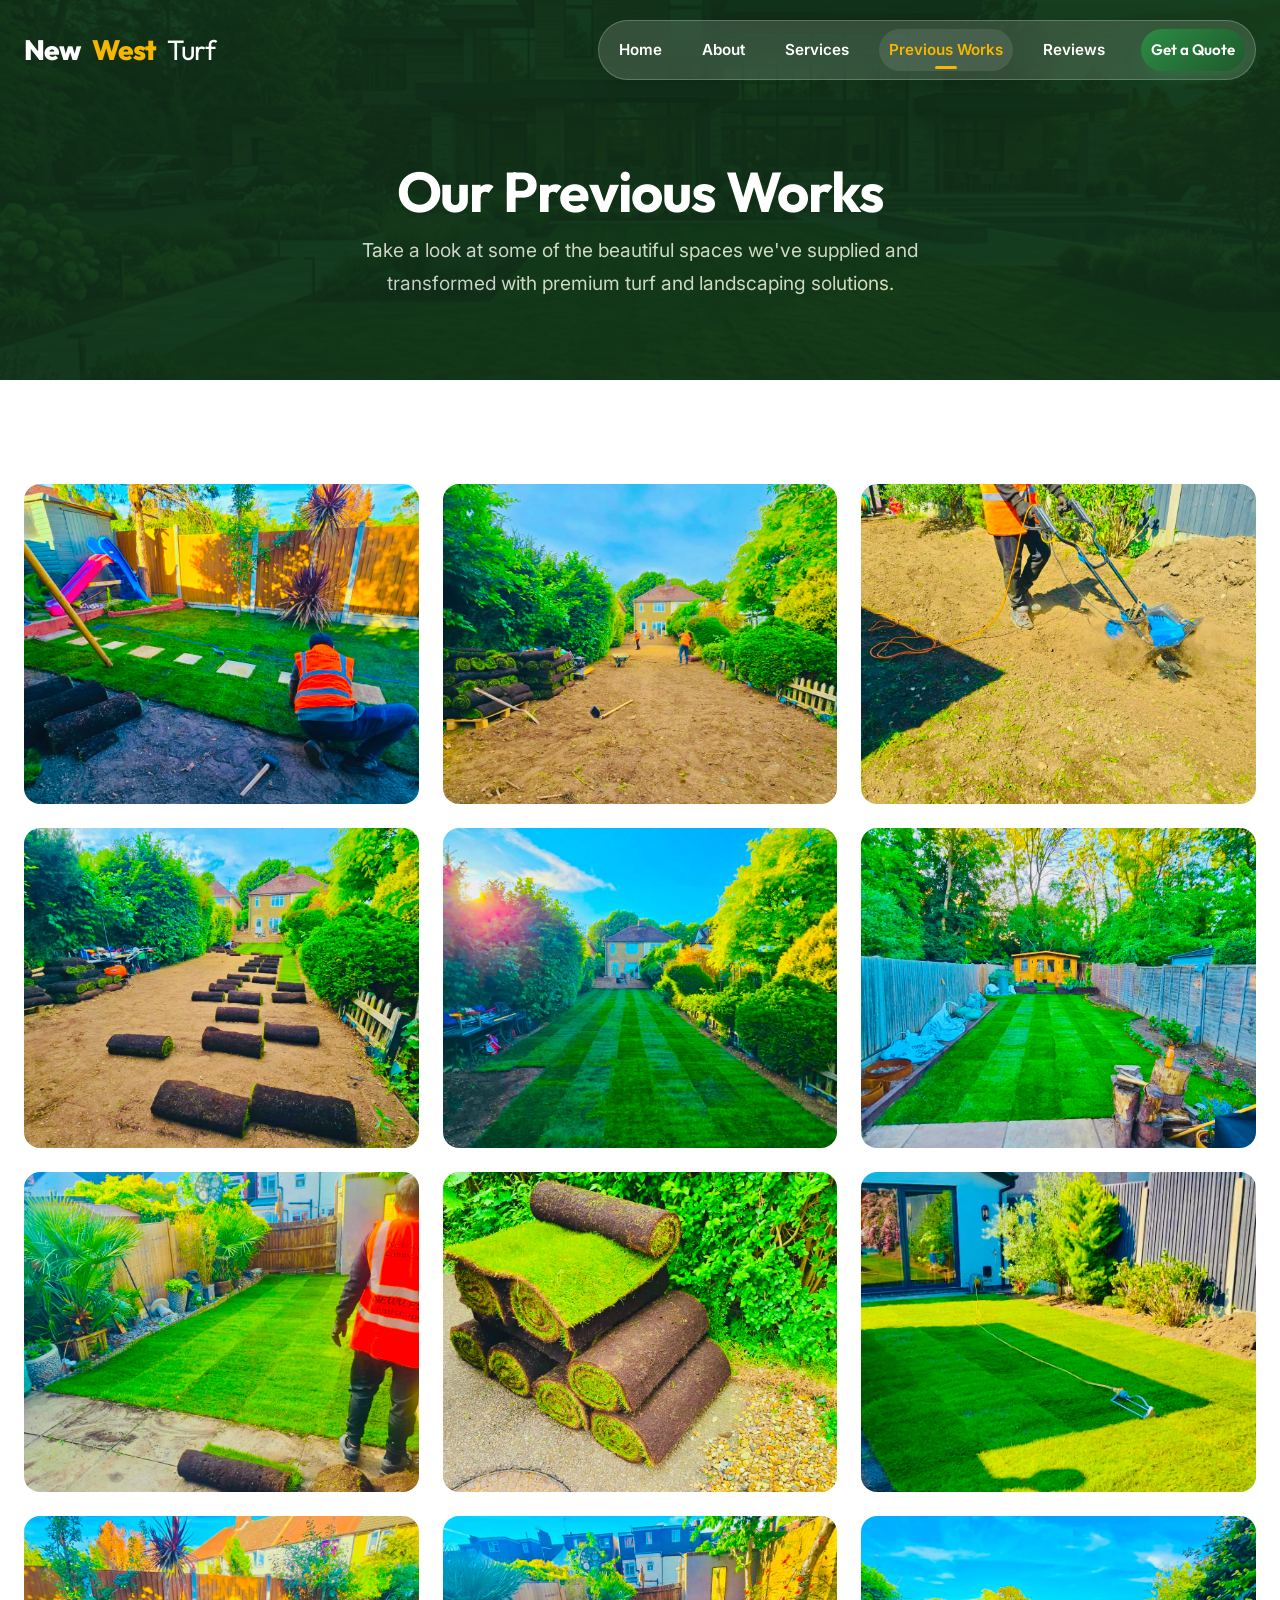
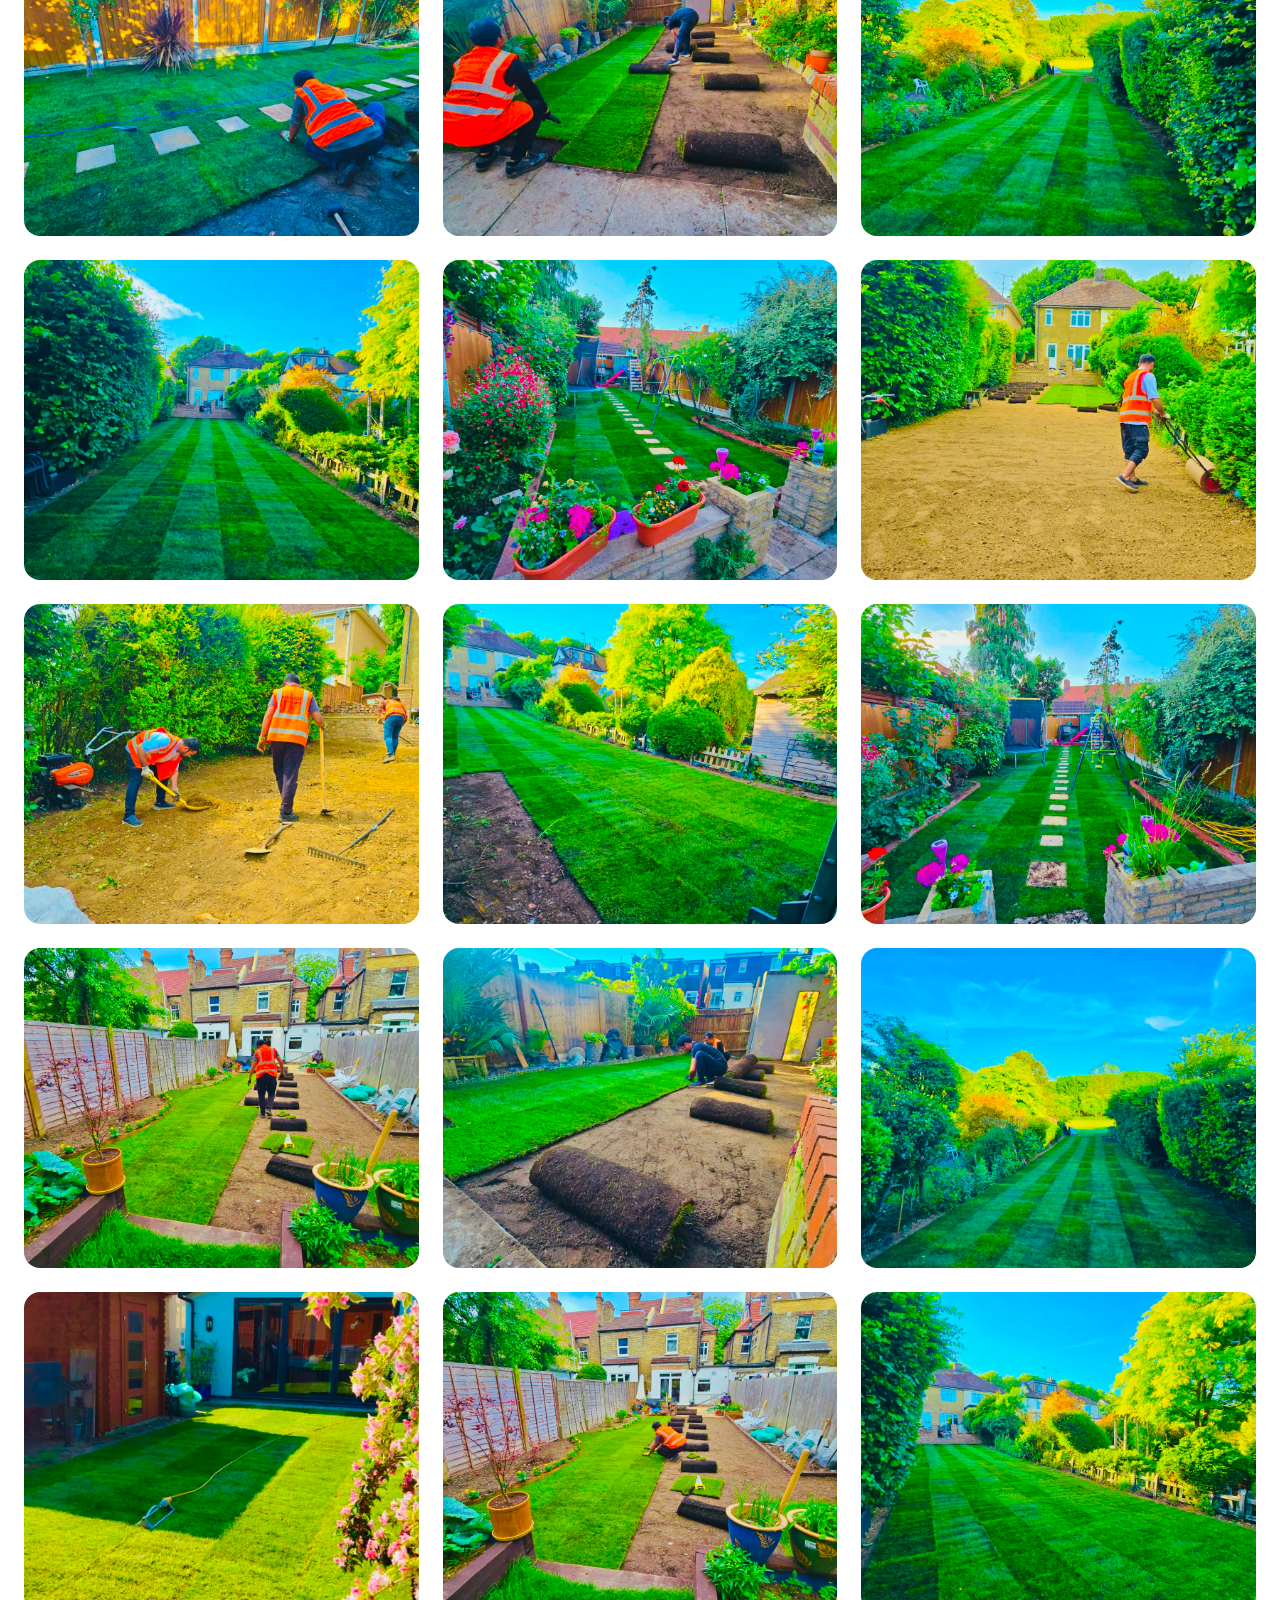
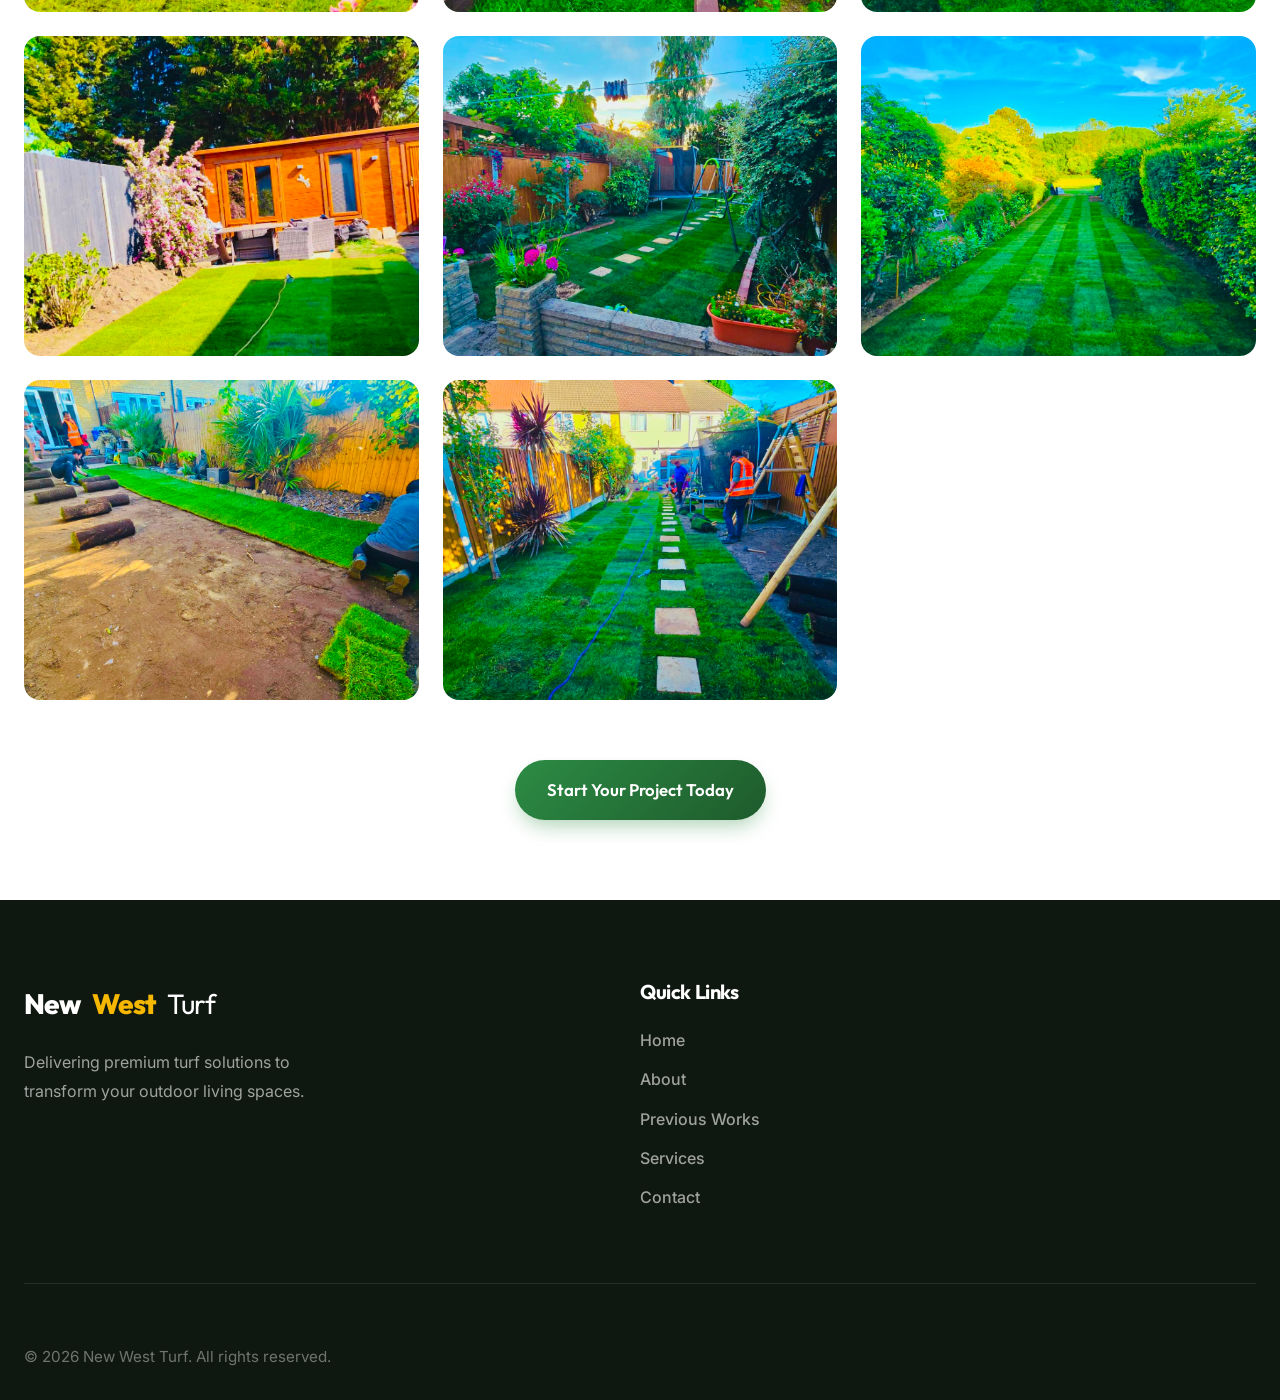
==== portfolio.html @ 2946fbce "first commit" ====
<!DOCTYPE html>
<html lang="en">
<head>
  <meta charset="UTF-8">
  <meta name="viewport" content="width=device-width, initial-scale=1.0">
  <title>Previous Works | New West Turf</title>
  <meta name="description" content="View our previous turf and landscaping projects by New West Turf.">
  <link rel="preconnect" href="https://fonts.googleapis.com">
  <link rel="preconnect" href="https://fonts.gstatic.com" crossorigin>
  <link href="https://fonts.googleapis.com/css2?family=Inter:wght@300;400;500;600&family=Outfit:wght@400;600;700;800&display=swap" rel="stylesheet">
  <link rel="stylesheet" href="style.css">
</head>
<body>
  <!-- Navigation -->
  <header id="main-nav">
    <div class="nav-container">
      <a href="index.html" class="logo">
        <span class="logo-new">New</span><span class="logo-west">West</span><span class="logo-turf">Turf</span>
      </a>
      <div class="nav-shell">
        <button class="mobile-toggle" aria-label="Toggle navigation">
          <span></span>
          <span></span>
          <span></span>
        </button>
        <nav class="nav-links">
          <a href="index.html#home">Home</a>
          <a href="index.html#about">About</a>
          <a href="index.html#services">Services</a>
          <a href="portfolio.html" class="active">Previous Works</a>
          <a href="index.html#reviews">Reviews</a>
          <a href="index.html#contact" class="btn-primary nav-btn">Get a Quote</a>
        </nav>
      </div>
    </div>
  </header>

  <!-- Page Header -->
  <section class="page-header">
    <div class="container fade-in-up">
      <h1>Our Previous Works</h1>
      <p>Take a look at some of the beautiful spaces we've supplied and transformed with premium turf and landscaping solutions.</p>
    </div>
  </section>

  <!-- Portfolio Grid -->
  <section class="section-padding bg-light portfolio-section">
    <div class="container">
      <div class="portfolio-grid fade-in-up" style="transition-delay: 0.2s;">
        <!-- Added works images -->
        <div class="portfolio-item">
          <img loading="lazy" src="previousworks/1.jpeg" alt="Project 1">
          <div class="portfolio-overlay">
            <h3>Project 1</h3>
            <p>Supplied & Installed</p>
          </div>
        </div>
        <div class="portfolio-item">
          <img loading="lazy" src="previousworks/2.jpeg" alt="Project 2">
          <div class="portfolio-overlay">
            <h3>Project 2</h3>
            <p>Supplied & Installed</p>
          </div>
        </div>
        <div class="portfolio-item">
          <img loading="lazy" src="previousworks/3.jpeg" alt="Project 3">
          <div class="portfolio-overlay">
            <h3>Project 3</h3>
            <p>Supplied & Installed</p>
          </div>
        </div>
        <div class="portfolio-item">
          <img loading="lazy" src="previousworks/4.jpeg" alt="Project 4">
          <div class="portfolio-overlay">
            <h3>Project 4</h3>
            <p>Supplied & Installed</p>
          </div>
        </div>
        <div class="portfolio-item">
          <img loading="lazy" src="previousworks/5.jpeg" alt="Project 5">
          <div class="portfolio-overlay">
            <h3>Project 5</h3>
            <p>Supplied & Installed</p>
          </div>
        </div>
        <div class="portfolio-item">
          <img loading="lazy" src="previousworks/7.jpeg" alt="Project 6">
          <div class="portfolio-overlay">
            <h3>Project 6</h3>
            <p>Supplied & Installed</p>
          </div>
        </div>
        <div class="portfolio-item">
          <img loading="lazy" src="previousworks/6.jpeg" alt="Project 7">
          <div class="portfolio-overlay">
            <h3>Project 7</h3>
            <p>Supplied & Installed</p>
          </div>
        </div>
        <div class="portfolio-item">
          <img loading="lazy" src="previousworks/8.jpeg" alt="Project 8">
          <div class="portfolio-overlay">
            <h3>Project 8</h3>
            <p>Supplied & Installed</p>
          </div>
        </div>
        <div class="portfolio-item">
          <img loading="lazy" src="previousworks/9.jpeg" alt="Project 9">
          <div class="portfolio-overlay">
            <h3>Project 9</h3>
            <p>Supplied & Installed</p>
          </div>
        </div>
        <div class="portfolio-item">
          <img loading="lazy" src="previousworks/10.jpeg" alt="Project 10">
          <div class="portfolio-overlay">
            <h3>Project 10</h3>
            <p>Supplied & Installed</p>
          </div>
        </div>
        <div class="portfolio-item">
          <img loading="lazy" src="previousworks/11.jpeg" alt="Project 11">
          <div class="portfolio-overlay">
            <h3>Project 11</h3>
            <p>Supplied & Installed</p>
          </div>
        </div>
        <div class="portfolio-item">
          <img loading="lazy" src="previousworks/12.jpeg" alt="Project 12">
          <div class="portfolio-overlay">
            <h3>Project 12</h3>
            <p>Supplied & Installed</p>
          </div>
        </div>
        <div class="portfolio-item">
          <img loading="lazy" src="previousworks/13.jpeg" alt="Project 13">
          <div class="portfolio-overlay">
            <h3>Project 13</h3>
            <p>Supplied & Installed</p>
          </div>
        </div>
        <div class="portfolio-item">
          <img loading="lazy" src="previousworks/14.jpeg" alt="Project 14">
          <div class="portfolio-overlay">
            <h3>Project 14</h3>
            <p>Supplied & Installed</p>
          </div>
        </div>
        <div class="portfolio-item">
          <img loading="lazy" src="previousworks/15.jpeg" alt="Project 15">
          <div class="portfolio-overlay">
            <h3>Project 15</h3>
            <p>Supplied & Installed</p>
          </div>
        </div>
        <div class="portfolio-item">
          <img loading="lazy" src="previousworks/16.jpeg" alt="Project 16">
          <div class="portfolio-overlay">
            <h3>Project 16</h3>
            <p>Supplied & Installed</p>
          </div>
        </div>
        <div class="portfolio-item">
          <img loading="lazy" src="previousworks/17.jpeg" alt="Project 17">
          <div class="portfolio-overlay">
            <h3>Project 17</h3>
            <p>Supplied & Installed</p>
          </div>
        </div>
        <div class="portfolio-item">
          <img loading="lazy" src="previousworks/18.jpeg" alt="Project 18">
          <div class="portfolio-overlay">
            <h3>Project 18</h3>
            <p>Supplied & Installed</p>
          </div>
        </div>
        <div class="portfolio-item">
          <img loading="lazy" src="previousworks/19.jpeg" alt="Project 19">
          <div class="portfolio-overlay">
            <h3>Project 19</h3>
            <p>Supplied & Installed</p>
          </div>
        </div>
        <div class="portfolio-item">
          <img loading="lazy" src="previousworks/20.jpeg" alt="Project 20">
          <div class="portfolio-overlay">
            <h3>Project 20</h3>
            <p>Supplied & Installed</p>
          </div>
        </div>
        <div class="portfolio-item">
          <img loading="lazy" src="previousworks/21.jpeg" alt="Project 21">
          <div class="portfolio-overlay">
            <h3>Project 21</h3>
            <p>Supplied & Installed</p>
          </div>
        </div>
        <div class="portfolio-item">
          <img loading="lazy" src="previousworks/22.jpeg" alt="Project 22">
          <div class="portfolio-overlay">
            <h3>Project 22</h3>
            <p>Supplied & Installed</p>
          </div>
        </div>
        <div class="portfolio-item">
          <img loading="lazy" src="previousworks/23.jpeg" alt="Project 23">
          <div class="portfolio-overlay">
            <h3>Project 23</h3>
            <p>Supplied & Installed</p>
          </div>
        </div>
        <div class="portfolio-item">
          <img loading="lazy" src="previousworks/24.jpeg" alt="Project 24">
          <div class="portfolio-overlay">
            <h3>Project 24</h3>
            <p>Supplied & Installed</p>
          </div>
        </div>
        <div class="portfolio-item">
          <img loading="lazy" src="previousworks/25.jpeg" alt="Project 25">
          <div class="portfolio-overlay">
            <h3>Project 25</h3>
            <p>Supplied & Installed</p>
          </div>
        </div>
        <div class="portfolio-item">
          <img loading="lazy" src="previousworks/26.jpeg" alt="Project 26">
          <div class="portfolio-overlay">
            <h3>Project 26</h3>
            <p>Supplied & Installed</p>
          </div>
        </div>
        <div class="portfolio-item">
          <img loading="lazy" src="previousworks/27.jpeg" alt="Project 27">
          <div class="portfolio-overlay">
            <h3>Project 27</h3>
            <p>Supplied & Installed</p>
          </div>
        </div>
        <div class="portfolio-item">
          <img loading="lazy" src="previousworks/28.jpeg" alt="Project 28">
          <div class="portfolio-overlay">
            <h3>Project 28</h3>
            <p>Supplied & Installed</p>
          </div>
        </div>
        <div class="portfolio-item">
          <img loading="lazy" src="previousworks/29.jpeg" alt="Project 29">
          <div class="portfolio-overlay">
            <h3>Project 29</h3>
            <p>Supplied & Installed</p>
          </div>
        </div>
      </div>
      
      <div class="text-center" style="margin-top: 60px;">
        <a href="index.html#contact" class="btn-primary">Start Your Project Today</a>
      </div>
    </div>
  </section>

  <!-- Footer -->
  <footer class="footer">
    <div class="container">
      <div class="footer-content">
        <div class="footer-brand">
          <a href="index.html" class="logo">
            <span class="logo-new">New</span><span class="logo-west">West</span><span class="logo-turf">Turf</span>
          </a>
          <p>Delivering premium turf solutions to transform your outdoor living spaces.</p>
        </div>
        <div class="footer-links">
          <h3>Quick Links</h3>
          <a href="index.html#home">Home</a>
          <a href="index.html#about">About</a>
          <a href="portfolio.html">Previous Works</a>
          <a href="index.html#services">Services</a>
          <a href="index.html#contact">Contact</a>
        </div>
      </div>
      <div class="footer-bottom">
        <p>&copy; 2026 New West Turf. All rights reserved.</p>
      </div>
    </div>
  </footer>

  <script src="script.js"></script>
</body>
</html>
---- style.css ----
/* ===============
   CSS Variables
   =============== */
:root {
  /* Colors - Premium Palette */
  --primary: #12351c;       /* Very Dark Premium Green */
  --primary-light: #2c8c44; /* Vibrant Grass Green */
  --primary-gradient: linear-gradient(135deg, #2c8c44 0%, #1e5a2c 100%);
  --accent: #f5b700;        /* Premium Gold/Yellow */
  
  --text-main: #111827;
  --text-muted: #4b5563;
  --bg-main: #f9fafb;
  --bg-light: #ffffff;
  --bg-dark: #0f1711;
  
  /* Typography */
  --font-heading: 'Outfit', sans-serif;
  --font-body: 'Inter', sans-serif;
  
  /* Spacing */
  --section-padding: 120px 0;
  
  /* Utilities */
  --transition: 0.4s cubic-bezier(0.16, 1, 0.3, 1);
  --border-radius: 16px;
  --shadow-sm: 0 4px 6px -1px rgba(0, 0, 0, 0.05), 0 2px 4px -1px rgba(0, 0, 0, 0.03);
  --shadow-md: 0 10px 15px -3px rgba(0, 0, 0, 0.05), 0 4px 6px -2px rgba(0, 0, 0, 0.025);
  --shadow-lg: 0 20px 25px -5px rgba(0, 0, 0, 0.05), 0 10px 10px -5px rgba(0, 0, 0, 0.02);
  --shadow-hover: 0 25px 50px -12px rgba(44, 140, 68, 0.15);
}

/* ===============
   Reset & Basics
   =============== */
* {
  margin: 0;
  padding: 0;
  box-sizing: border-box;
}

html {
  scroll-behavior: smooth;
}

body {
  font-family: var(--font-body);
  color: var(--text-main);
  background:
    radial-gradient(circle at 0% 0%, rgba(44, 140, 68, 0.08), transparent 24%),
    var(--bg-main);
  line-height: 1.7;
  overflow-x: hidden;
  -webkit-font-smoothing: antialiased;
  -moz-osx-font-smoothing: grayscale;
}

h1, h2, h3, h4, h5, h6 {
  font-family: var(--font-heading);
  color: var(--text-main);
  line-height: 1.15;
  letter-spacing: -0.02em;
}

a {
  text-decoration: none;
  color: inherit;
}

ul {
  list-style: none;
}

.container {
  max-width: 1280px;
  margin: 0 auto;
  padding: 0 24px;
}

.section-padding {
  padding: var(--section-padding);
}

.bg-light {
  background-color: var(--bg-light);
}

.text-center {
  text-align: center;
}

.section-title {
  font-size: 3rem;
  font-weight: 800;
  margin-bottom: 24px;
  color: var(--primary);
}

/* ===============
   Buttons
   =============== */
.btn-primary, .btn-secondary {
  display: inline-flex;
  align-items: center;
  justify-content: center;
  padding: 16px 32px;
  border-radius: 50px;
  font-weight: 600;
  font-family: var(--font-heading);
  font-size: 1.05rem;
  transition: var(--transition);
  cursor: pointer;
  border: none;
  text-align: center;
  position: relative;
  overflow: hidden;
  z-index: 1;
}

.btn-primary {
  background: var(--primary-gradient);
  color: #fff;
  box-shadow: 0 10px 20px -5px rgba(44, 140, 68, 0.4);
}

.btn-primary::before {
  content: '';
  position: absolute;
  top: 0; left: 0; right: 0; bottom: 0;
  background: linear-gradient(135deg, #37a852 0%, #174a22 100%);
  opacity: 0;
  z-index: -1;
  transition: var(--transition);
}

.btn-primary:hover::before {
  opacity: 1;
}

.btn-primary:hover {
  transform: translateY(-3px);
  box-shadow: 0 15px 25px -5px rgba(44, 140, 68, 0.5);
  color: #fff;
}

.btn-secondary {
  background-color: transparent;
  color: #fff;
  border: 2px solid rgba(255, 255, 255, 0.7);
  backdrop-filter: blur(5px);
}

.btn-secondary:hover {
  background-color: #fff;
  color: var(--primary);
  border-color: #fff;
  transform: translateY(-3px);
}

/* ===============
   Navigation
   =============== */
header {
  position: fixed;
  top: 0;
  left: 0;
  width: 100%;
  z-index: 1000;
  padding: 20px 0;
  transition: var(--transition);
}

header.scrolled {
  background: rgba(255, 255, 255, 0.9);
  backdrop-filter: blur(18px);
  -webkit-backdrop-filter: blur(18px);
  padding: 14px 0;
  box-shadow: 0 12px 40px rgba(0, 0, 0, 0.08);
  border-bottom: 1px solid rgba(18, 53, 28, 0.08);
}

header.scrolled .logo,
header.scrolled .nav-links a {
  color: var(--text-main);
}

header.scrolled .logo-new { color: var(--text-main); }
header.scrolled .logo-west { color: var(--primary-light); }
header.scrolled .logo-turf { color: var(--text-main); }

.nav-container {
  max-width: 1280px;
  margin: 0 auto;
  padding: 0 24px;
  display: flex;
  justify-content: space-between;
  align-items: center;
  gap: 20px;
}

.nav-shell {
  display: flex;
  align-items: center;
  gap: 12px;
  padding: 8px 10px;
  border-radius: 999px;
  background: rgba(255, 255, 255, 0.14);
  border: 1px solid rgba(255, 255, 255, 0.22);
  backdrop-filter: blur(16px);
  -webkit-backdrop-filter: blur(16px);
  box-shadow: 0 10px 30px rgba(0, 0, 0, 0.12);
}

header.scrolled .nav-shell {
  background: rgba(255, 255, 255, 0.96);
  border-color: rgba(18, 53, 28, 0.08);
  box-shadow: 0 10px 30px rgba(0, 0, 0, 0.06);
}

.logo {
  display: inline-flex;
  align-items: center;
  gap: 12px;
  font-family: var(--font-heading);
  font-size: 1.75rem;
  font-weight: 800;
  color: #fff;
  letter-spacing: -0.03em;
  transition: var(--transition);
}

.logo:hover {
  transform: scale(1.02);
}

.logo-image {
  max-height: 42px;
  width: auto;
  display: block;
}

.logo-text {
  display: inline-flex;
  align-items: center;
  gap: 6px;
}

.logo-new { color: #fff; }
.logo-west { color: var(--accent); }
.logo-turf { color: #fff; font-weight: 400; }

.nav-links {
  display: flex;
  align-items: center;
  gap: 20px;
}

.nav-links a {
  color: #fff;
  font-weight: 600;
  font-size: 0.95rem;
  transition: var(--transition);
  position: relative;
  padding: 8px 10px;
  border-radius: 999px;
}

.nav-links a:not(.nav-btn)::after {
  content: '';
  position: absolute;
  width: 22px;
  height: 3px;
  border-radius: 999px;
  bottom: 2px;
  left: 50%;
  transform: translateX(-50%) scale(0);
  background: var(--accent);
  transition: var(--transition);
}

.nav-links a:not(.nav-btn):hover::after,
.nav-links a:not(.nav-btn).active::after {
  transform: translateX(-50%) scale(1);
}

.nav-links a:not(.nav-btn):hover,
.nav-links a:not(.nav-btn).active {
  color: var(--accent);
  background: rgba(255, 255, 255, 0.1);
}

header.scrolled .nav-links a:not(.nav-btn):hover,
header.scrolled .nav-links a:not(.nav-btn).active {
  color: var(--primary);
  background: rgba(18, 53, 28, 0.06);
}

.nav-btn {
  padding: 10px 18px;
  font-size: 0.95rem;
  margin-left: 6px;
}

.mobile-toggle {
  display: none;
  background: none;
  border: none;
  cursor: pointer;
  z-index: 1001;
  padding: 10px;
}

.mobile-toggle span {
  display: block;
  width: 28px;
  height: 2px;
  background-color: #fff;
  margin: 6px 0;
  transition: var(--transition);
  border-radius: 2px;
}

header.scrolled .mobile-toggle span {
  background-color: var(--text-main);
}

/* ===============
   Hero Section
   =============== */
.hero {
  position: relative;
  height: 100vh;
  min-height: 700px;
  display: flex;
  align-items: center;
  overflow: hidden;
}

.hero-bg {
  position: absolute;
  inset: 0;
  z-index: 1;
}

.hero-bg img {
  width: 100%;
  height: 100%;
  object-fit: cover;
  transform: scale(1.05);
  animation: slowZoom 25s ease-in-out infinite alternate;
}

.hero-overlay {
  position: absolute;
  inset: 0;
  background: linear-gradient(105deg, rgba(15, 23, 17, 0.9) 0%, rgba(15, 23, 17, 0.6) 50%, rgba(15, 23, 17, 0.1) 100%);
}

.hero-content {
  position: relative;
  z-index: 2;
  color: #fff;
}

.hero-badge {
  display: inline-flex;
  align-items: center;
  gap: 10px;
  padding: 10px 16px;
  margin-bottom: 24px;
  border-radius: 999px;
  border: 1px solid rgba(255, 255, 255, 0.2);
  background: rgba(255, 255, 255, 0.12);
  backdrop-filter: blur(10px);
  font-size: 0.9rem;
  font-weight: 700;
  letter-spacing: 0.16em;
  text-transform: uppercase;
  color: rgba(255, 255, 255, 0.9);
}

.hero-badge::before {
  content: '';
  width: 10px;
  height: 10px;
  border-radius: 50%;
  background: var(--accent);
  box-shadow: 0 0 0 5px rgba(245, 183, 0, 0.2);
}

.hero h1 {
  font-size: 5rem;
  font-weight: 800;
  margin-bottom: 24px;
  color: #fff;
  line-height: 1.05;
  text-shadow: 0 10px 30px rgba(0,0,0,0.2);
}

.hero h1 span {
  color: var(--accent);
}

.hero p {
  font-size: 1.25rem;
  max-width: 550px;
  margin-bottom: 48px;
  color: rgba(255, 255, 255, 0.85);
  font-weight: 300;
  line-height: 1.8;
}

.hero-cta {
  display: flex;
  gap: 20px;
}

@keyframes slowZoom {
  0% { transform: scale(1); }
  100% { transform: scale(1.15); }
}

/* ===============
   About Section
   =============== */
.about-grid {
  display: grid;
  grid-template-columns: 1fr 1fr;
  gap: 80px;
  align-items: center;
}

.about-text p {
  color: var(--text-muted);
  font-size: 1.15rem;
  margin-bottom: 32px;
}

.feature-list li {
  display: flex;
  align-items: center;
  gap: 16px;
  margin-bottom: 20px;
  font-size: 1.1rem;
  font-weight: 600;
  color: var(--text-main);
}

.feature-list li svg {
  color: var(--primary-light);
  flex-shrink: 0;
  background: rgba(44, 140, 68, 0.1);
  padding: 8px;
  border-radius: 50%;
  width: 44px;
  height: 44px;
}

.about-image .img-wrapper {
  position: relative;
  border-radius: 24px;
  overflow: hidden;
  box-shadow: var(--shadow-lg);
}

.about-image .img-wrapper::after {
  content: '';
  position: absolute;
  inset: 0;
  border: 1px solid rgba(255,255,255,0.3);
  border-radius: inherit;
  pointer-events: none;
  z-index: 2;
}

.about-image img {
  width: 100%;
  height: auto;
  display: block;
  transition: var(--transition);
}

.about-image:hover img {
  transform: scale(1.05);
}

/* ===============
   Services Section
   =============== */
.section-header {
  max-width: 650px;
  margin: 0 auto 60px;
}

.section-header p {
  color: var(--text-muted);
  font-size: 1.15rem;
}

.services-grid {
  display: grid;
  grid-template-columns: repeat(auto-fit, minmax(320px, 1fr));
  gap: 40px;
}

.service-card {
  background: #fff;
  border-radius: 24px;
  overflow: hidden;
  box-shadow: var(--shadow-sm);
  transition: var(--transition);
  border: 1px solid rgba(0,0,0,0.02);
  display: flex;
  flex-direction: column;
}

.service-card:hover {
  transform: translateY(-12px);
  box-shadow: var(--shadow-hover);
}

.service-img {
  height: 260px;
  overflow: hidden;
  position: relative;
}

.service-img::after {
  content: '';
  position: absolute;
  inset: 0;
  background: linear-gradient(to top, rgba(0,0,0,0.2), transparent);
  opacity: 0;
  transition: var(--transition);
}

.service-card:hover .service-img::after {
  opacity: 1;
}

.service-img img {
  width: 100%;
  height: 100%;
  object-fit: cover;
  transition: transform 0.6s cubic-bezier(0.16, 1, 0.3, 1);
}

.service-card:hover .service-img img {
  transform: scale(1.08);
}

.service-content {
  padding: 40px 32px;
  flex-grow: 1;
  display: flex;
  flex-direction: column;
}

.service-content h3 {
  font-size: 1.5rem;
  margin-bottom: 16px;
  color: var(--primary);
}

.service-content p {
  color: var(--text-muted);
  margin-bottom: 24px;
  flex-grow: 1;
}

.service-link {
  color: var(--primary-light);
  font-weight: 700;
  font-size: 1rem;
  display: inline-flex;
  align-items: center;
  gap: 8px;
  transition: var(--transition);
}

.service-link svg {
  transition: var(--transition);
}

.service-link:hover {
  color: var(--primary);
}

.service-link:hover svg {
  transform: translateX(5px);
}


/* ===============
   Reviews / Testimonials
   =============== */
.reviews-section {
  background-color: var(--bg-light);
  position: relative;
}

.reviews-container {
  max-width: 1000px;
  margin: 0 auto;
}

/* Elfsight Widget Wrapper */
.elfsight-widget-wrapper {
  margin-top: 40px;
  min-height: 300px;
  display: flex;
  align-items: center;
  justify-content: center;
  background: var(--bg-main);
  border-radius: var(--border-radius);
  border: 2px dashed rgba(44, 140, 68, 0.2);
  padding: 40px;
  text-align: center;
}


/* ===============
   Contact Section
   =============== */
.contact-wrapper {
  display: grid;
  grid-template-columns: 1fr 1fr;
  background: #fff;
  border-radius: 32px;
  overflow: hidden;
  box-shadow: var(--shadow-hover);
}

.contact-info {
  background: var(--primary);
  color: #fff;
  padding: 80px 60px;
  position: relative;
  overflow: hidden;
}

.contact-info::before {
  content: '';
  position: absolute;
  top: -50%;
  left: -50%;
  width: 200%;
  height: 200%;
  background: radial-gradient(circle, rgba(44, 140, 68, 0.2) 0%, transparent 60%);
  pointer-events: none;
}

.contact-info .section-title,
.contact-info .section-subtitle {
  color: #fff;
}

.contact-info p {
  color: rgba(255,255,255,0.8);
  margin-bottom: 48px;
  font-size: 1.1rem;
}

.contact-details {
  display: flex;
  flex-direction: column;
  gap: 32px;
}

.detail-item {
  display: flex;
  align-items: flex-start;
  gap: 20px;
}

.detail-item .icon-box {
  background: rgba(255, 255, 255, 0.1);
  padding: 12px;
  border-radius: 12px;
  display: flex;
}

.detail-item svg {
  color: var(--accent);
}

.detail-item h5 {
  font-size: 1.1rem;
  margin-bottom: 4px;
  color: #fff;
}

.detail-item span {
  color: rgba(255,255,255,0.7);
}

.contact-form-container {
  padding: 80px 60px;
  background: #fff;
}

/* WhatsApp contact link */
.whatsapp-link {
  display: inline-flex;
  align-items: center;
  gap: 12px;
  background: rgba(37, 211, 102, 0.06);
  color: #25D366;
  padding: 10px 14px;
  border-radius: 12px;
  font-weight: 700;
  text-decoration: none;
  transition: var(--transition);
}

.whatsapp-link:hover {
  transform: translateY(-2px);
  box-shadow: 0 10px 20px rgba(37,211,102,0.08);
}

.whatsapp-icon {
  color: #25D366;
}

.whatsapp-text {
  color: var(--text-main);
}

.form-group {
  margin-bottom: 24px;
}

.form-group label {
  display: block;
  font-weight: 600;
  margin-bottom: 10px;
  font-size: 0.95rem;
  color: var(--text-main);
}

.form-group input,
.form-group textarea {
  width: 100%;
  padding: 16px 20px;
  border: 2px solid #e5e7eb;
  border-radius: 12px;
  font-family: var(--font-body);
  font-size: 1rem;
  background: #f9fafb;
  transition: var(--transition);
}

.form-group input:focus,
.form-group textarea:focus {
  outline: none;
  border-color: var(--primary-light);
  background: #fff;
  box-shadow: 0 0 0 4px rgba(44, 140, 68, 0.1);
}

.form-submit {
  width: 100%;
  margin-top: 10px;
}

/* ===============
   Portfolio Section
   =============== */
 .portfolio-grid {
  display: grid;
  grid-template-columns: repeat(auto-fill, minmax(320px, 1fr));
  gap: 24px;
  margin-top: 24px;
 }

 .portfolio-item {
  position: relative;
  border-radius: var(--border-radius);
  overflow: hidden;
  height: 320px;
  cursor: pointer;
 }

.portfolio-section {
  padding: 80px 0;
}

/* Homepage previous works preview */
.home-works .works-grid {
  display: grid;
  grid-template-columns: repeat(auto-fit, minmax(160px, 1fr));
  gap: 16px;
  margin-top: 20px;
}

.home-works .work-item {
  height: 160px;
  overflow: hidden;
  border-radius: 12px;
  box-shadow: var(--shadow-sm);
}

.home-works .work-item img {
  width: 100%;
  height: 100%;
  object-fit: cover;
  display: block;
  transition: transform 0.5s ease;
}

.home-works .work-item:hover img {
  transform: scale(1.06);
}

@media (max-width: 768px) {
  .home-works .work-item { height: 120px; }
}

.portfolio-item img {
  width: 100%;
  height: 100%;
  object-fit: cover;
  transition: transform 0.6s ease;
}

.portfolio-overlay {
  position: absolute;
  inset: 0;
  background: linear-gradient(to top, rgba(18, 53, 28, 0.9), rgba(18, 53, 28, 0.2));
  opacity: 0;
  transition: opacity 0.4s ease;
  display: flex;
  flex-direction: column;
  justify-content: flex-end;
  padding: 30px;
}

.portfolio-item:hover img {
  transform: scale(1.1);
}

.portfolio-item:hover .portfolio-overlay {
  opacity: 1;
}

.portfolio-overlay h3 {
  color: #fff;
  margin-bottom: 8px;
  transform: translateY(20px);
  transition: transform 0.4s ease;
}

.portfolio-overlay p {
  color: var(--accent);
  font-weight: 600;
  transform: translateY(20px);
  transition: transform 0.4s ease;
}

.portfolio-item:hover .portfolio-overlay h3,
.portfolio-item:hover .portfolio-overlay p {
  transform: translateY(0);
}

/* Force-hide portfolio overlays so gallery shows images only */
.portfolio-overlay {
  display: none !important;
}


/* ===============
   Footer
   =============== */
.footer {
  background: var(--bg-dark);
  color: #fff;
  padding: 80px 0 30px;
}

.footer-content {
  display: grid;
  grid-template-columns: 2fr 1fr 1fr;
  gap: 60px;
  margin-bottom: 60px;
  border-bottom: 1px solid rgba(255,255,255,0.1);
  padding-bottom: 60px;
}

.footer-brand p {
  color: rgba(255,255,255,0.6);
  margin-top: 20px;
  max-width: 320px;
  line-height: 1.8;
}

.footer-links h3 {
  color: #fff;
  margin-bottom: 24px;
  font-size: 1.25rem;
}

.footer-links a {
  display: block;
  color: rgba(255,255,255,0.6);
  margin-bottom: 12px;
  transition: var(--transition);
  font-weight: 500;
}

.footer-links a:hover {
  color: var(--primary-light);
  transform: translateX(5px);
}

.footer-bottom {
  display: flex;
  justify-content: space-between;
  align-items: center;
  color: rgba(255,255,255,0.4);
  font-size: 0.95rem;
}

/* ===============
   Animations & Responsive
   =============== */
.fade-in-up {
  opacity: 0;
  transform: translateY(40px);
  transition: opacity 1s cubic-bezier(0.16, 1, 0.3, 1), transform 1s cubic-bezier(0.16, 1, 0.3, 1);
}

.fade-in-up.visible {
  opacity: 1;
  transform: translateY(0);
}

.slide-in-left {
  opacity: 0;
  transform: translateX(-60px);
  transition: opacity 1s cubic-bezier(0.16, 1, 0.3, 1), transform 1s cubic-bezier(0.16, 1, 0.3, 1);
}

.slide-in-right {
  opacity: 0;
  transform: translateX(60px);
  transition: opacity 1s cubic-bezier(0.16, 1, 0.3, 1), transform 1s cubic-bezier(0.16, 1, 0.3, 1);
}

.slide-in-left.visible,
.slide-in-right.visible {
  opacity: 1;
  transform: translateX(0);
}

/* Page Header (for subpages) */
.page-header {
  padding: 160px 0 80px;
  background: var(--primary);
  color: white;
  text-align: center;
  position: relative;
  overflow: hidden;
}

.page-header::after {
  content: '';
  position: absolute;
  top: 0; left: 0; right: 0; bottom: 0;
  background: url('images/hero.png') center/cover;
  opacity: 0.2;
  mix-blend-mode: overlay;
}

.page-header h1 {
  font-size: 3.5rem;
  position: relative;
  z-index: 2;
  color: white;
}

.page-header p {
  font-size: 1.2rem;
  color: rgba(255,255,255,0.8);
  max-width: 600px;
  margin: 10px auto 0;
  position: relative;
  z-index: 2;
}

@media (max-width: 1024px) {
  .hero h1 { font-size: 4rem; }
  .about-grid { gap: 40px; }
  .contact-wrapper { display: flex; flex-direction: column; }
  .contact-info::before { display: none; }
}

@media (max-width: 768px) {
  .hero h1 { font-size: 3rem; }
  .section-padding { padding: 80px 0; }
  .section-title { font-size: 2.25rem; }
  
  .about-grid { grid-template-columns: 1fr; }
  .about-image { order: -1; }
  
  .nav-shell {
    padding: 6px;
  }
  
  .mobile-toggle {
    display: block;
  }
  
  .nav-links {
    position: fixed;
    top: 0;
    right: -100%;
    width: 300px;
    height: 100vh;
    background: #fff;
    flex-direction: column;
    justify-content: center;
    box-shadow: -10px 0 30px rgba(0,0,0,0.1);
    transition: 0.5s cubic-bezier(0.16, 1, 0.3, 1);
    padding: 30px;
    gap: 20px;
    border-radius: 24px 0 0 24px;
  }
  
  .nav-links.active {
    right: 0;
  }
  
  .nav-links a {
    color: var(--text-main);
    font-size: 1.3rem;
    width: 100%;
  }
  
  .nav-btn {
    text-align: center;
    margin-top: 10px;
  }
  
  .mobile-toggle.active span:nth-child(1) {
    transform: translateY(8px) rotate(45deg);
    background-color: var(--text-main);
  }
  
  .mobile-toggle.active span:nth-child(2) {
    opacity: 0;
  }
  
  .mobile-toggle.active span:nth-child(3) {
    transform: translateY(-8px) rotate(-45deg);
    background-color: var(--text-main);
  }

  .footer-content {
    grid-template-columns: 1fr;
    gap: 40px;
  }
  
  .footer-bottom {
    flex-direction: column;
    gap: 20px;
    text-align: center;
  }
}

@media (max-width: 480px) {
  .hero-cta { flex-direction: column; }
  .contact-info, .contact-form-container { padding: 40px 24px; }
  .hero h1 { font-size: 2.5rem; }
  .portfolio-grid { grid-template-columns: 1fr; }
}
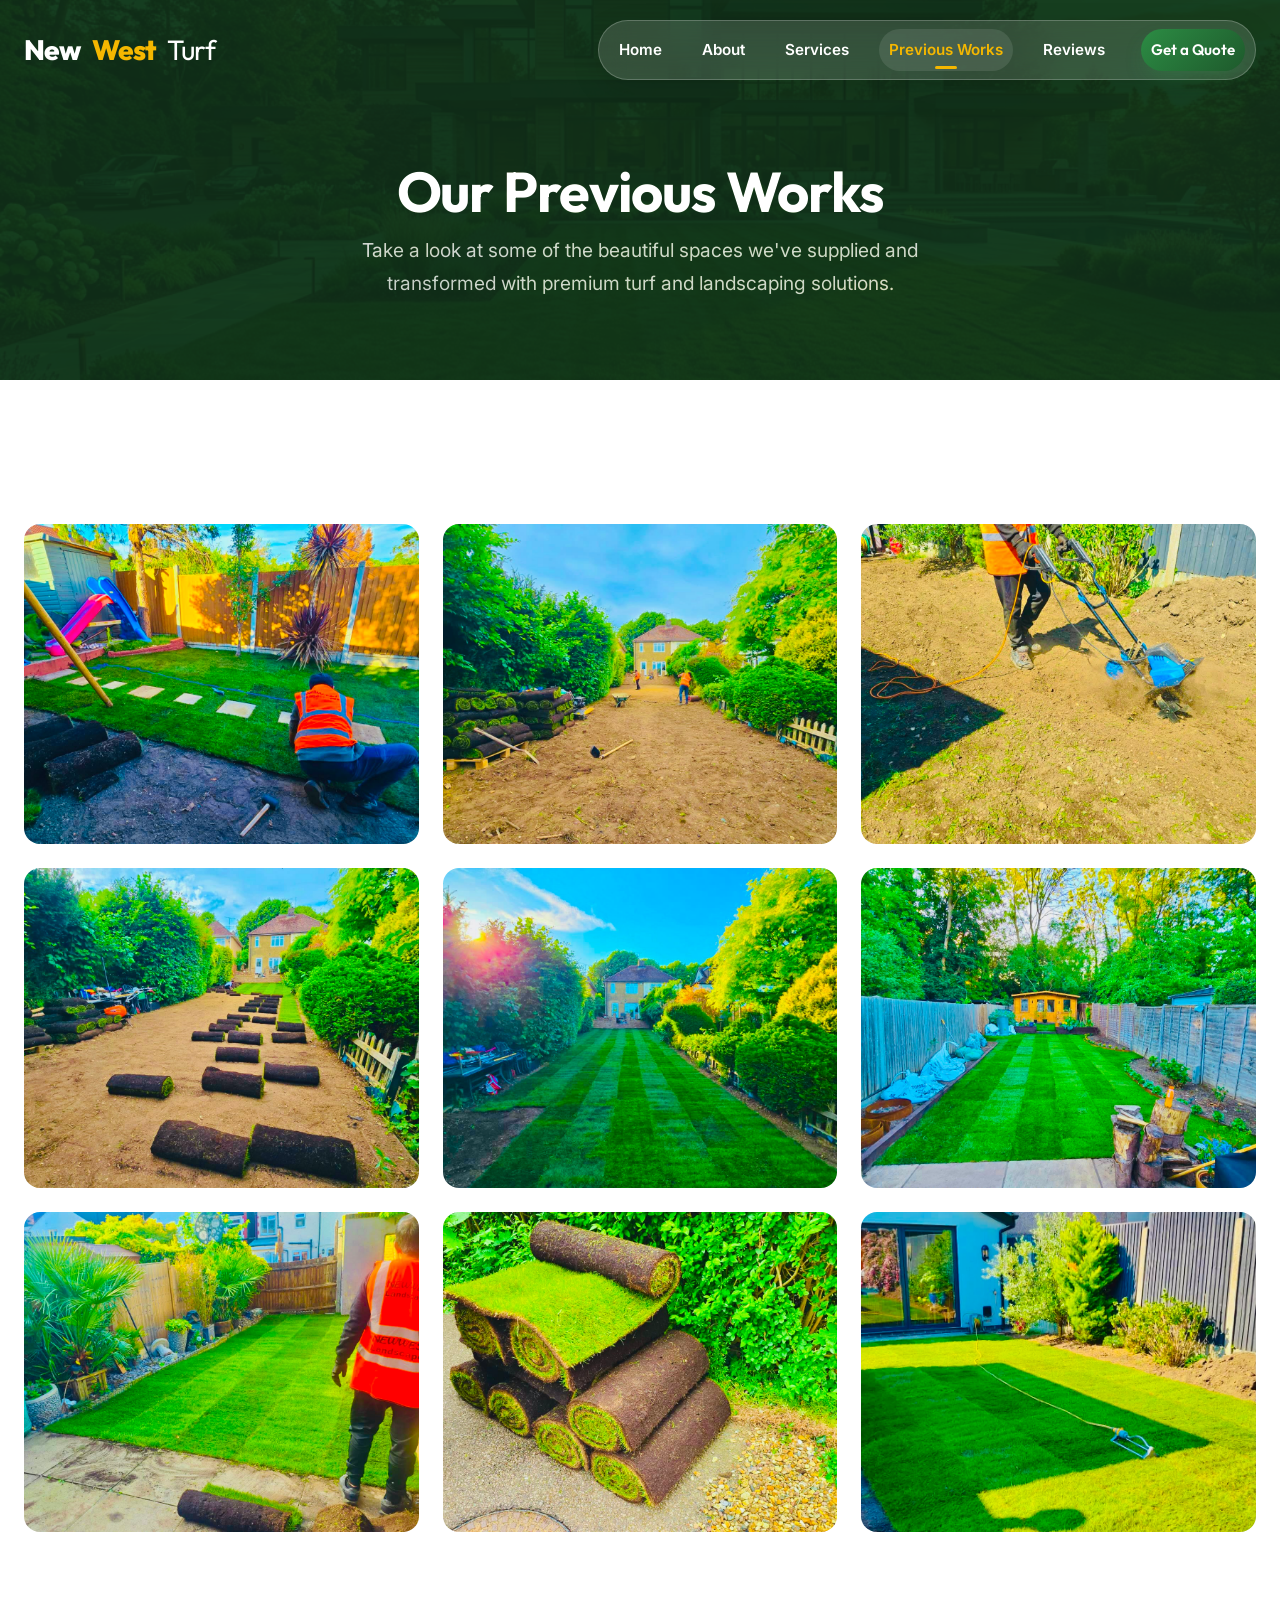
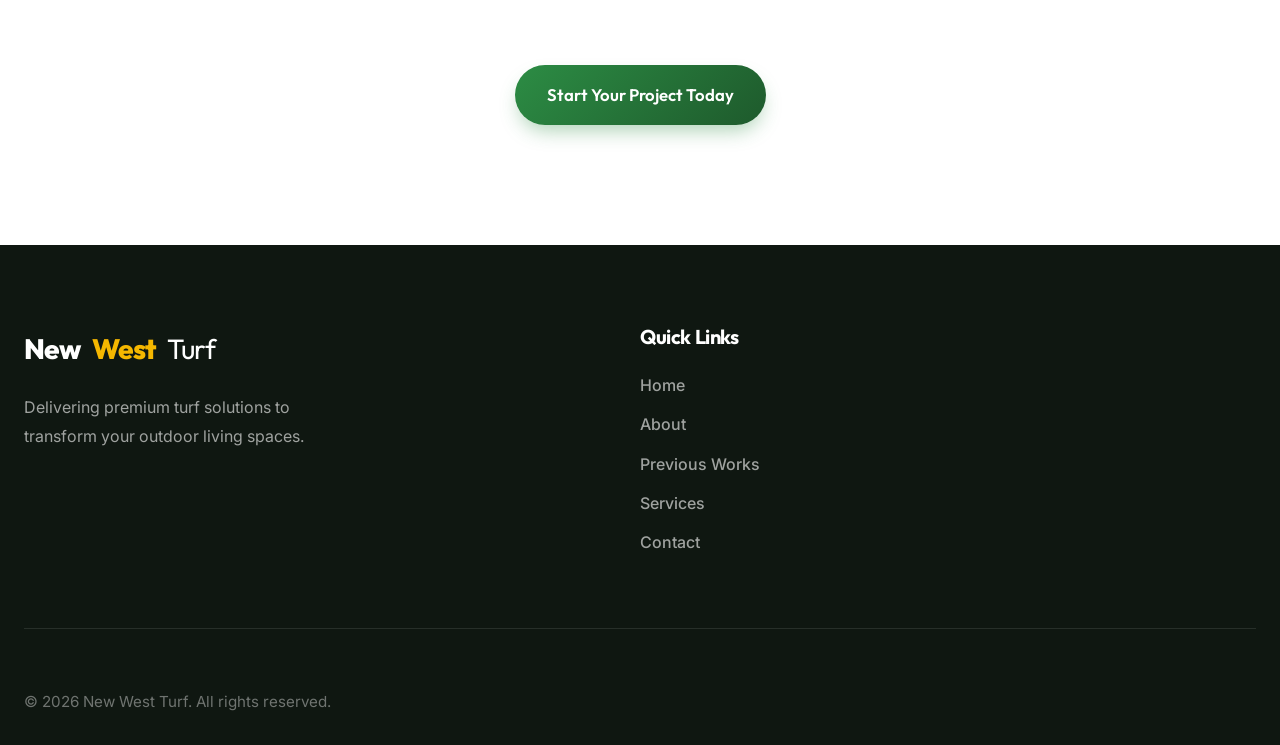
==== commit 39118191: "Updated homepage design" ====
--- a/portfolio.html
+++ b/portfolio.html
@@ -18,7 +18,7 @@
         <span class="logo-new">New</span><span class="logo-west">West</span><span class="logo-turf">Turf</span>
       </a>
       <div class="nav-shell">
-        <button class="mobile-toggle" aria-label="Toggle navigation">
+        <button class="mobile-toggle" aria-label="Toggle navigation" aria-expanded="false" type="button">
           <span></span>
           <span></span>
           <span></span>
@@ -46,7 +46,7 @@
   <!-- Portfolio Grid -->
   <section class="section-padding bg-light portfolio-section">
     <div class="container">
-      <div class="portfolio-grid fade-in-up" style="transition-delay: 0.2s;">
+      <div class="portfolio-grid fade-in-up" id="portfolioGrid" style="transition-delay: 0.2s;">
         <!-- Added works images -->
         <div class="portfolio-item">
           <img loading="lazy" src="previousworks/1.jpeg" alt="Project 1">
@@ -253,7 +253,10 @@
         </div>
       </div>
       
-      <div class="text-center" style="margin-top: 60px;">
+      <div class="text-center" style="margin-top: 24px;">
+        <button type="button" class="btn-secondary load-more-btn" id="loadMoreBtn">Load More Projects</button>
+      </div>
+      <div class="text-center" style="margin-top: 36px;">
         <a href="index.html#contact" class="btn-primary">Start Your Project Today</a>
       </div>
     </div>
--- a/style.css
+++ b/style.css
@@ -53,6 +53,10 @@
   overflow-x: hidden;
   -webkit-font-smoothing: antialiased;
   -moz-osx-font-smoothing: grayscale;
+}
+
+body.menu-open {
+  overflow: hidden;
 }
 
 h1, h2, h3, h4, h5, h6 {
@@ -779,18 +783,11 @@
   overflow: hidden;
   height: 320px;
   cursor: pointer;
+  transition: opacity 0.3s ease, transform 0.3s ease;
  }
 
-.portfolio-section {
-  padding: 80px 0;
-}
-
-/* Homepage previous works preview */
-.home-works .works-grid {
-  display: grid;
-  grid-template-columns: repeat(auto-fit, minmax(160px, 1fr));
-  gap: 16px;
-  margin-top: 20px;
+ .portfolio-item.is-hidden {
+  display: none;
 }
 
 .home-works .work-item {
@@ -820,7 +817,12 @@
   width: 100%;
   height: 100%;
   object-fit: cover;
-  transition: transform 0.6s ease;
+  background: linear-gradient(135deg, #eef4ee 0%, #dceadc 100%);
+  transition: transform 0.6s ease, filter 0.3s ease;
+}
+
+.portfolio-item img:not([src]) {
+  filter: blur(8px);
 }
 
 .portfolio-overlay {
@@ -865,6 +867,19 @@
 /* Force-hide portfolio overlays so gallery shows images only */
 .portfolio-overlay {
   display: none !important;
+}
+
+.load-more-btn {
+  display: inline-flex;
+  margin-top: 16px;
+}
+
+body.menu-open::before {
+  content: '';
+  position: fixed;
+  inset: 0;
+  background: rgba(3, 10, 6, 0.45);
+  z-index: 999;
 }
 
 
@@ -1013,32 +1028,44 @@
   .nav-links {
     position: fixed;
     top: 0;
-    right: -100%;
-    width: 300px;
+    right: 0;
+    width: min(85vw, 320px);
+    max-width: 320px;
     height: 100vh;
     background: #fff;
     flex-direction: column;
     justify-content: center;
-    box-shadow: -10px 0 30px rgba(0,0,0,0.1);
-    transition: 0.5s cubic-bezier(0.16, 1, 0.3, 1);
-    padding: 30px;
-    gap: 20px;
+    align-items: flex-start;
+    box-shadow: -10px 0 30px rgba(0,0,0,0.15);
+    transition: transform 0.4s cubic-bezier(0.16, 1, 0.3, 1), opacity 0.4s ease, visibility 0.4s ease;
+    padding: 32px 24px;
+    gap: 18px;
     border-radius: 24px 0 0 24px;
+    transform: translateX(100%);
+    opacity: 0;
+    visibility: hidden;
+    pointer-events: none;
+    z-index: 1000;
   }
   
   .nav-links.active {
-    right: 0;
+    transform: translateX(0);
+    opacity: 1;
+    visibility: visible;
+    pointer-events: auto;
   }
   
   .nav-links a {
     color: var(--text-main);
-    font-size: 1.3rem;
+    font-size: 1.2rem;
     width: 100%;
+    padding: 10px 0;
   }
   
   .nav-btn {
     text-align: center;
     margin-top: 10px;
+    width: 100%;
   }
   
   .mobile-toggle.active span:nth-child(1) {
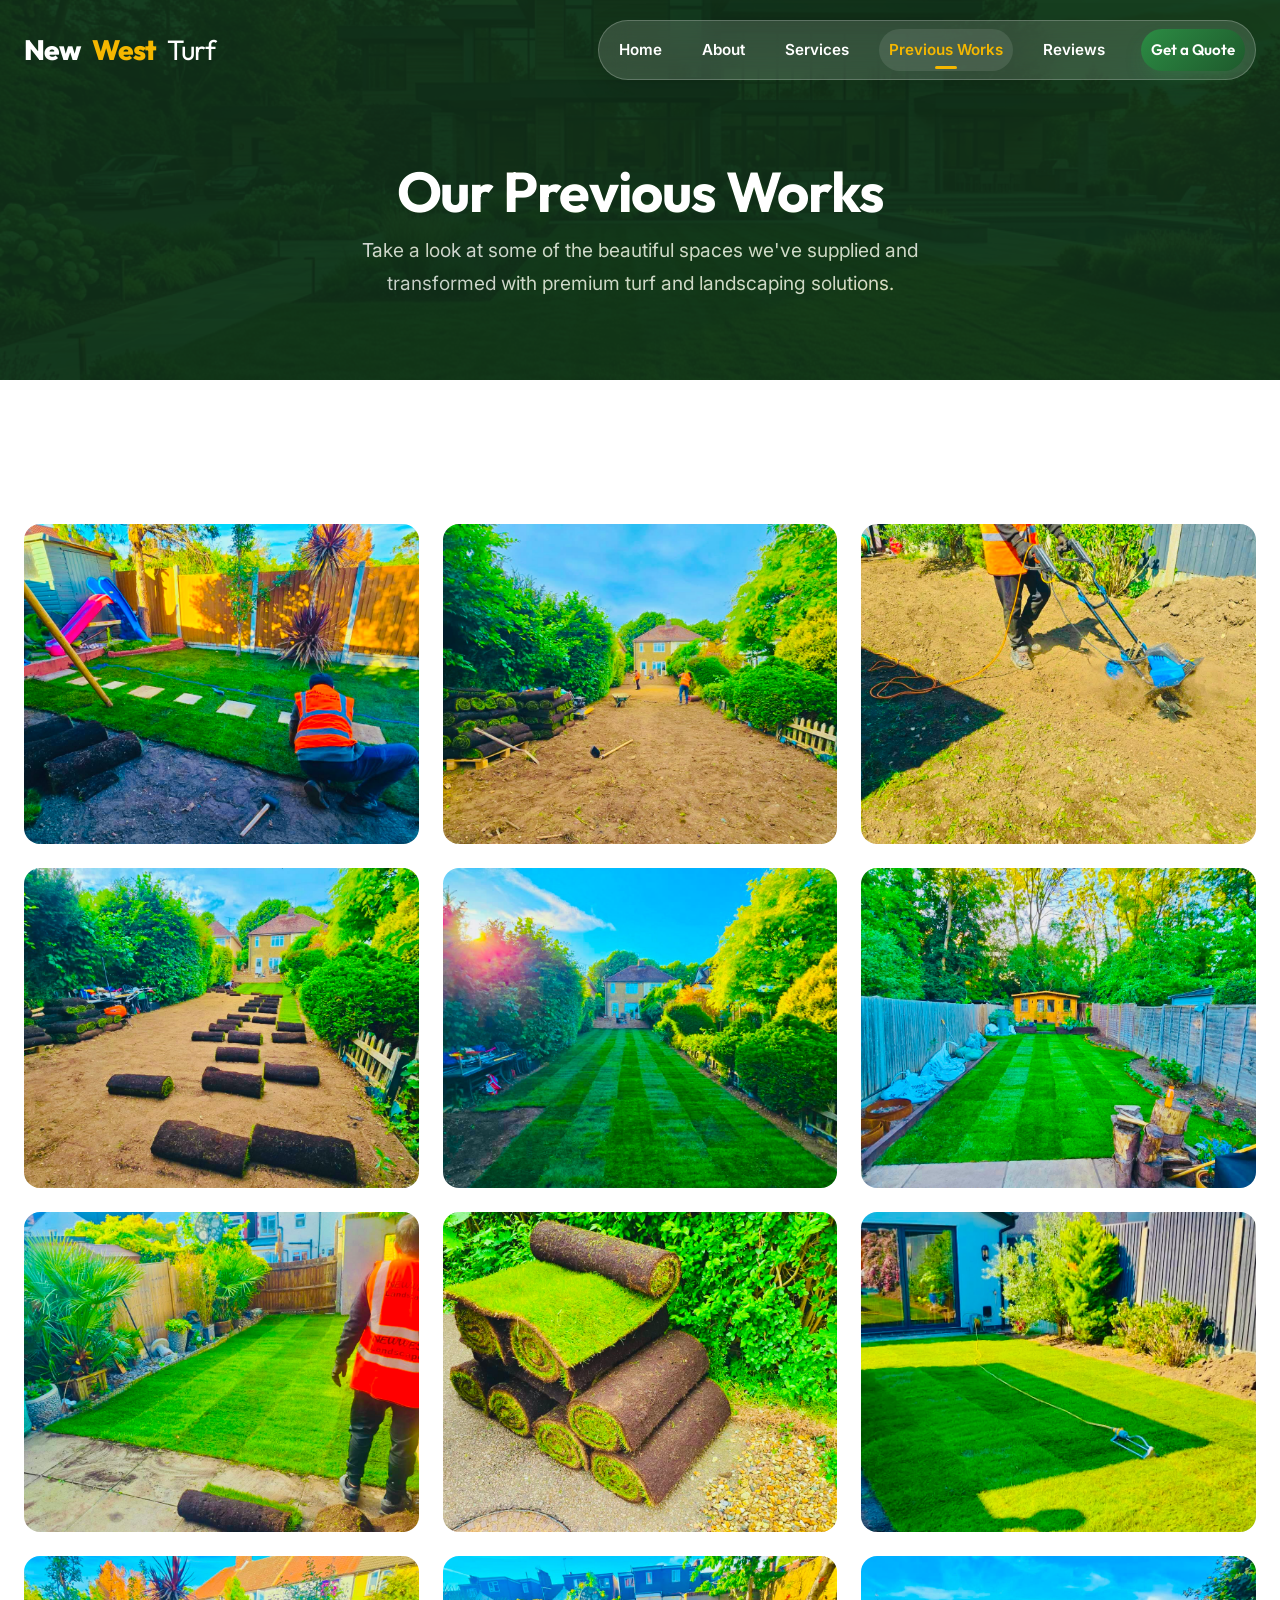
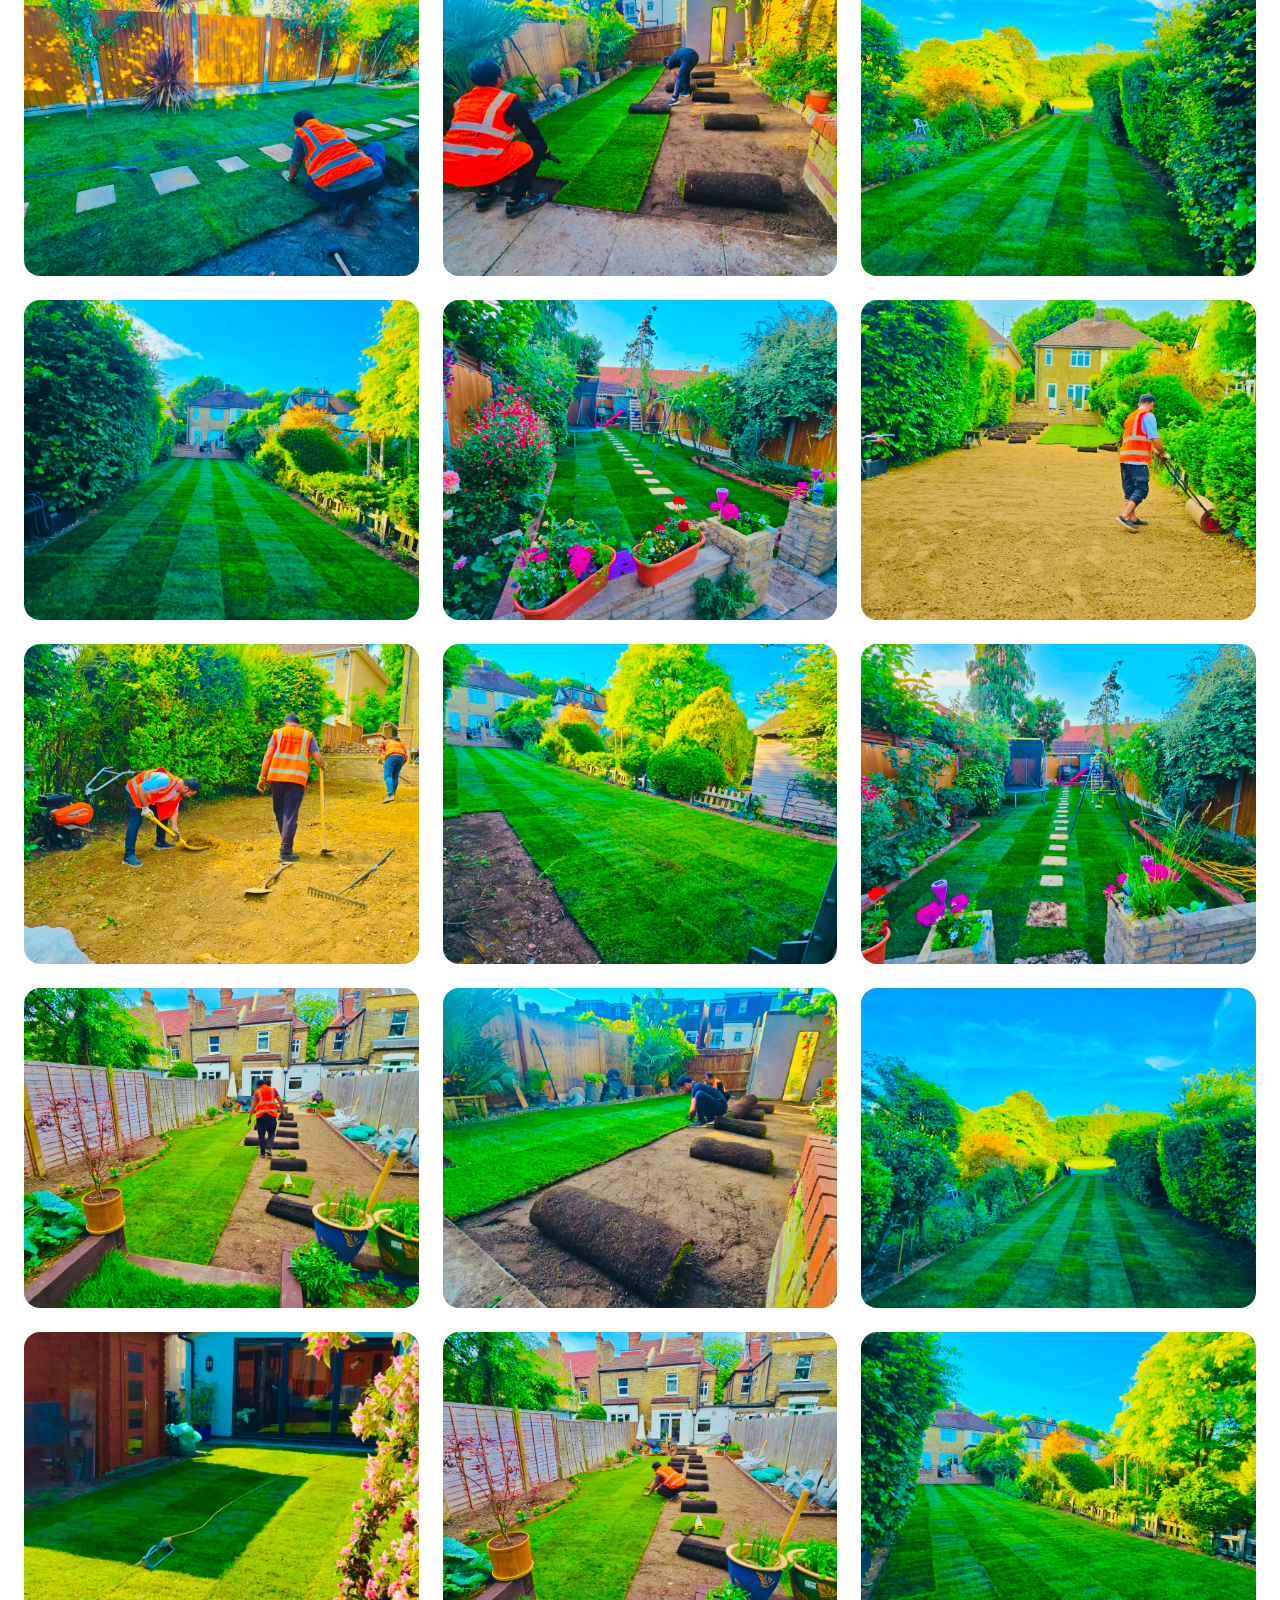
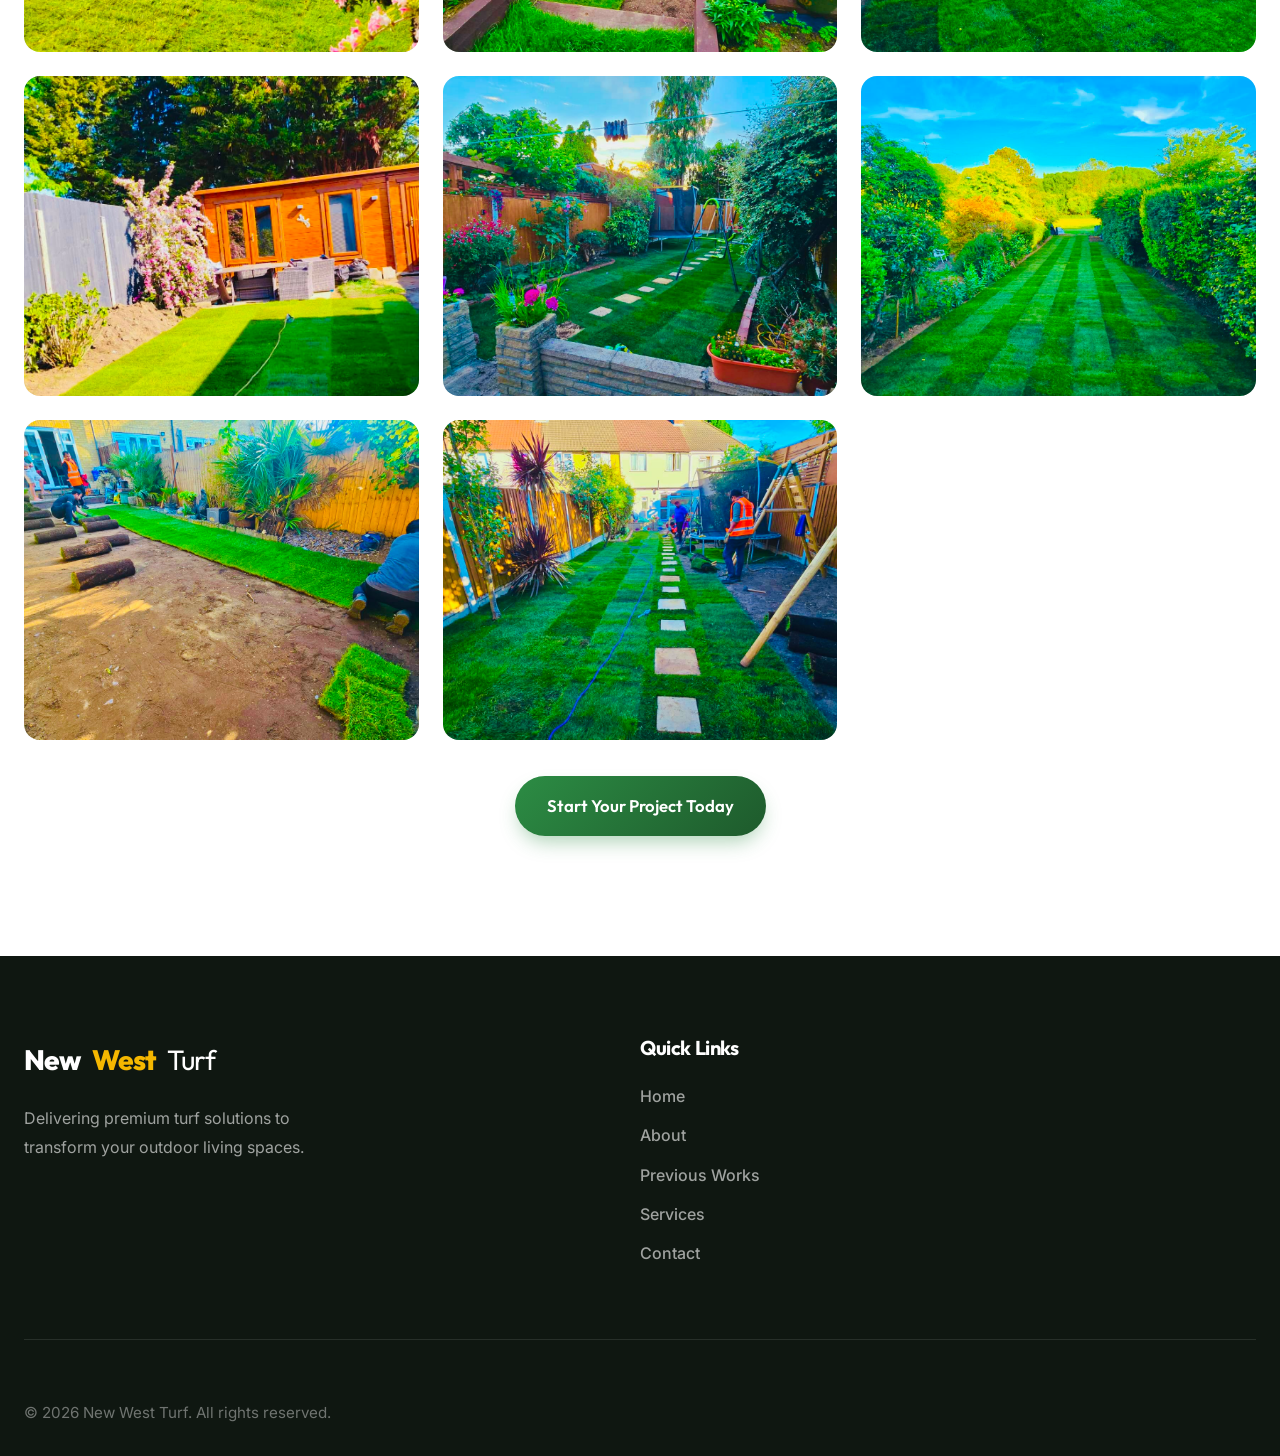
==== commit 62c2668d: "Updated homepage design" ====
--- a/portfolio.html
+++ b/portfolio.html
@@ -46,7 +46,7 @@
   <!-- Portfolio Grid -->
   <section class="section-padding bg-light portfolio-section">
     <div class="container">
-      <div class="portfolio-grid fade-in-up" id="portfolioGrid" style="transition-delay: 0.2s;">
+      <div class="portfolio-grid fade-in-up" style="transition-delay: 0.2s;">
         <!-- Added works images -->
         <div class="portfolio-item">
           <img loading="lazy" src="previousworks/1.jpeg" alt="Project 1">
@@ -253,9 +253,6 @@
         </div>
       </div>
       
-      <div class="text-center" style="margin-top: 24px;">
-        <button type="button" class="btn-secondary load-more-btn" id="loadMoreBtn">Load More Projects</button>
-      </div>
       <div class="text-center" style="margin-top: 36px;">
         <a href="index.html#contact" class="btn-primary">Start Your Project Today</a>
       </div>
--- a/style.css
+++ b/style.css
@@ -786,10 +786,6 @@
   transition: opacity 0.3s ease, transform 0.3s ease;
  }
 
- .portfolio-item.is-hidden {
-  display: none;
-}
-
 .home-works .work-item {
   height: 160px;
   overflow: hidden;
@@ -867,11 +863,6 @@
 /* Force-hide portfolio overlays so gallery shows images only */
 .portfolio-overlay {
   display: none !important;
-}
-
-.load-more-btn {
-  display: inline-flex;
-  margin-top: 16px;
 }
 
 body.menu-open::before {
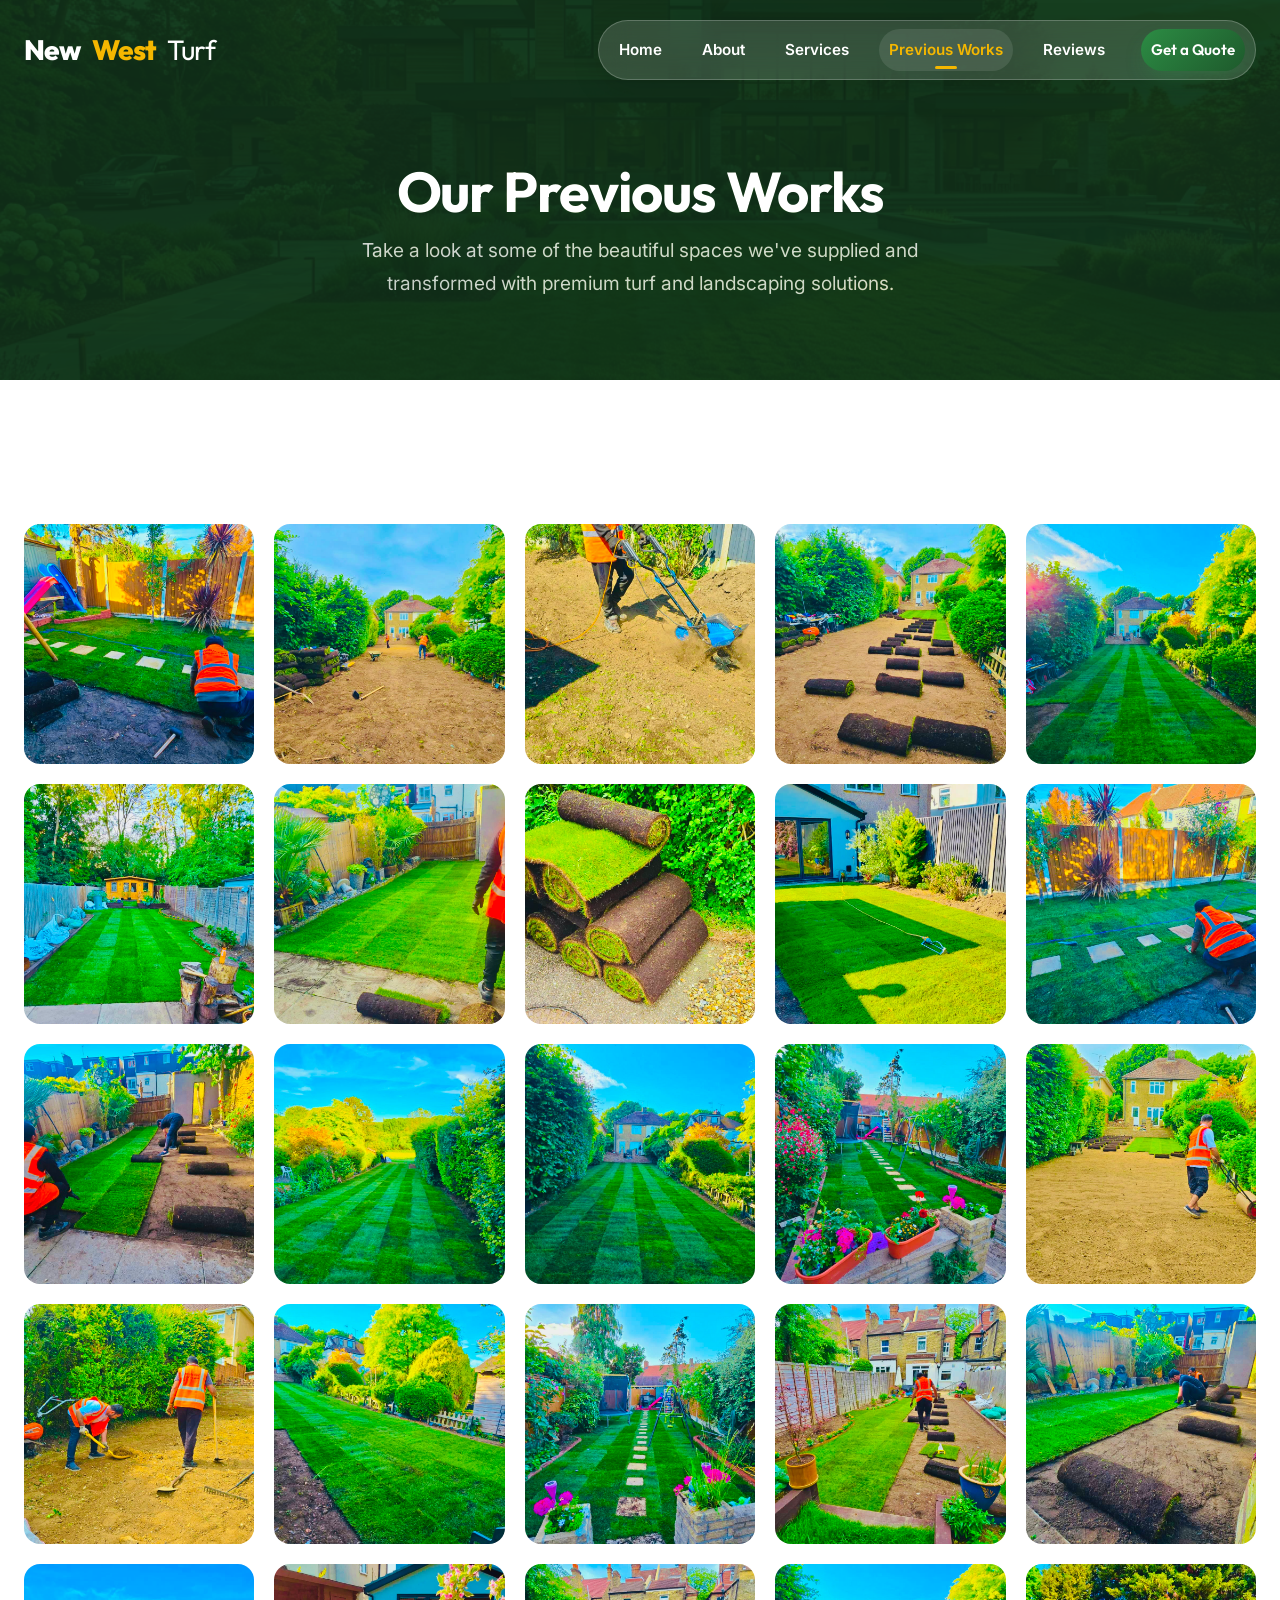
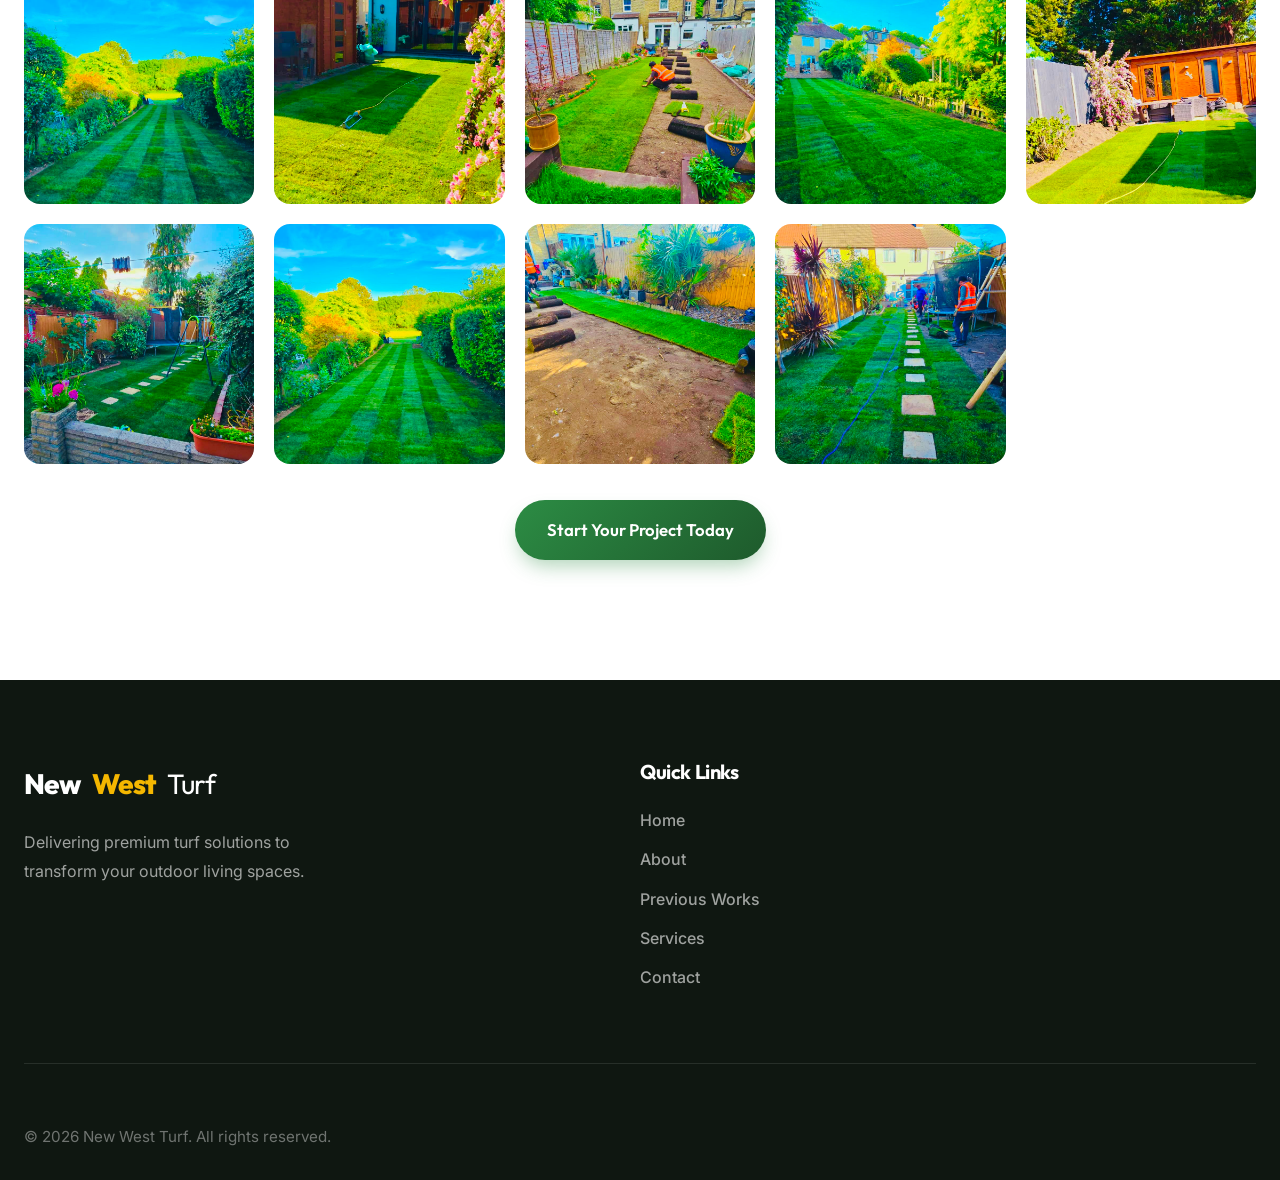
==== commit 6316f14c: "Updated homepage design" ====
--- a/portfolio.html
+++ b/portfolio.html
@@ -5,6 +5,7 @@
   <meta name="viewport" content="width=device-width, initial-scale=1.0">
   <title>Previous Works | New West Turf</title>
   <meta name="description" content="View our previous turf and landscaping projects by New West Turf.">
+  <link rel="icon" type="image/png" href="images/logo.jpg">
   <link rel="preconnect" href="https://fonts.googleapis.com">
   <link rel="preconnect" href="https://fonts.gstatic.com" crossorigin>
   <link href="https://fonts.googleapis.com/css2?family=Inter:wght@300;400;500;600&family=Outfit:wght@400;600;700;800&display=swap" rel="stylesheet">
--- a/style.css
+++ b/style.css
@@ -772,25 +772,32 @@
    =============== */
  .portfolio-grid {
   display: grid;
-  grid-template-columns: repeat(auto-fill, minmax(320px, 1fr));
-  gap: 24px;
+  grid-template-columns: repeat(auto-fit, minmax(220px, 1fr));
+  gap: 20px;
   margin-top: 24px;
  }
-
+ 
  .portfolio-item {
   position: relative;
   border-radius: var(--border-radius);
   overflow: hidden;
-  height: 320px;
-  cursor: pointer;
-  transition: opacity 0.3s ease, transform 0.3s ease;
+  height: 240px;
+  min-height: 220px;
  }
+
+.home-works .works-grid {
+  display: grid;
+  grid-template-columns: repeat(6, minmax(0, 1fr));
+  gap: 16px;
+  margin-top: 20px;
+}
 
 .home-works .work-item {
   height: 160px;
   overflow: hidden;
   border-radius: 12px;
   box-shadow: var(--shadow-sm);
+  background: #f3f6f3;
 }
 
 .home-works .work-item img {
@@ -805,14 +812,31 @@
   transform: scale(1.06);
 }
 
+@media (max-width: 1024px) {
+  .home-works .works-grid {
+    grid-template-columns: repeat(4, minmax(0, 1fr));
+  }
+}
+
 @media (max-width: 768px) {
+  .home-works .works-grid {
+    grid-template-columns: repeat(3, minmax(0, 1fr));
+  }
+
   .home-works .work-item { height: 120px; }
+}
+
+@media (max-width: 480px) {
+  .home-works .works-grid {
+    grid-template-columns: repeat(2, minmax(0, 1fr));
+  }
 }
 
 .portfolio-item img {
   width: 100%;
   height: 100%;
   object-fit: cover;
+  display: block;
   background: linear-gradient(135deg, #eef4ee 0%, #dceadc 100%);
   transition: transform 0.6s ease, filter 0.3s ease;
 }
@@ -1085,9 +1109,21 @@
   }
 }
 
+@media (max-width: 768px) {
+  .portfolio-grid {
+    grid-template-columns: repeat(2, minmax(0, 1fr));
+    gap: 14px;
+  }
+
+  .portfolio-item {
+    height: 180px;
+    min-height: 180px;
+  }
+}
+
 @media (max-width: 480px) {
   .hero-cta { flex-direction: column; }
   .contact-info, .contact-form-container { padding: 40px 24px; }
   .hero h1 { font-size: 2.5rem; }
-  .portfolio-grid { grid-template-columns: 1fr; }
-}
+  .portfolio-grid { grid-template-columns: repeat(2, minmax(0, 1fr)); }
+}
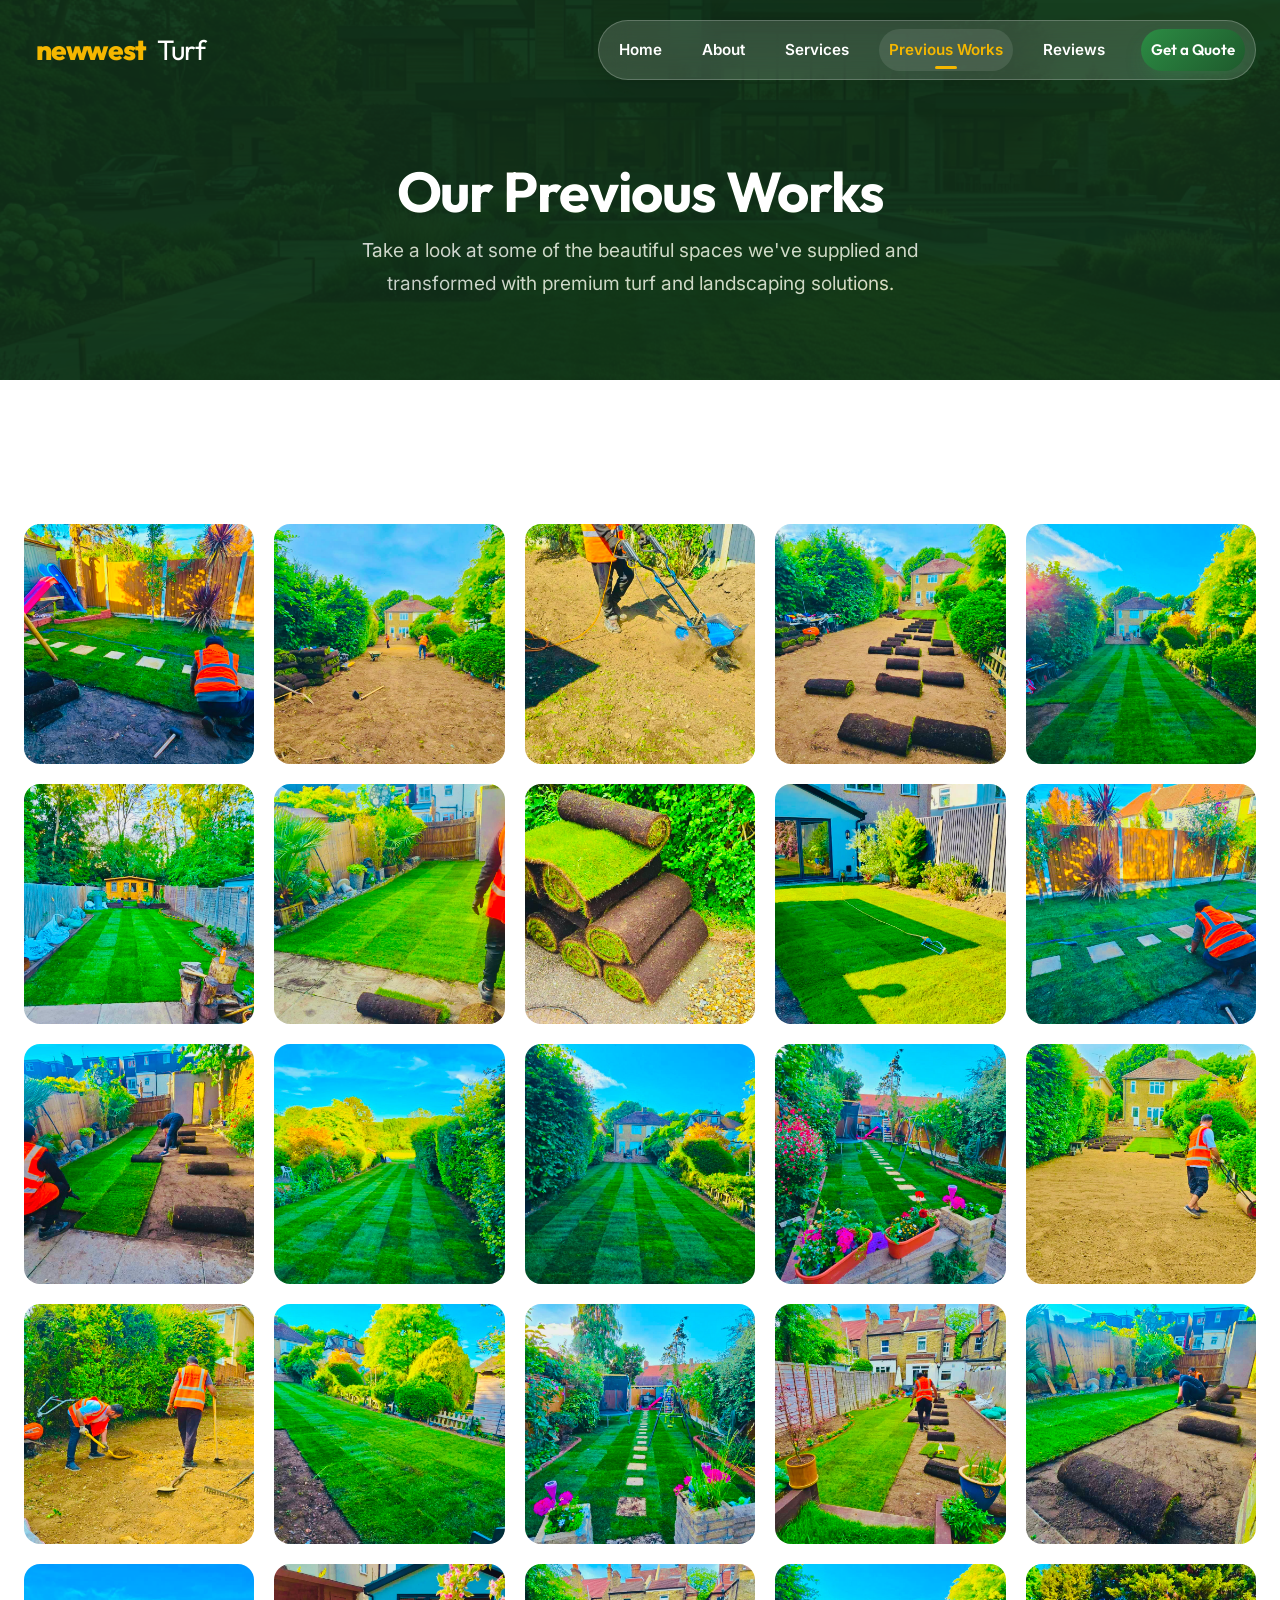
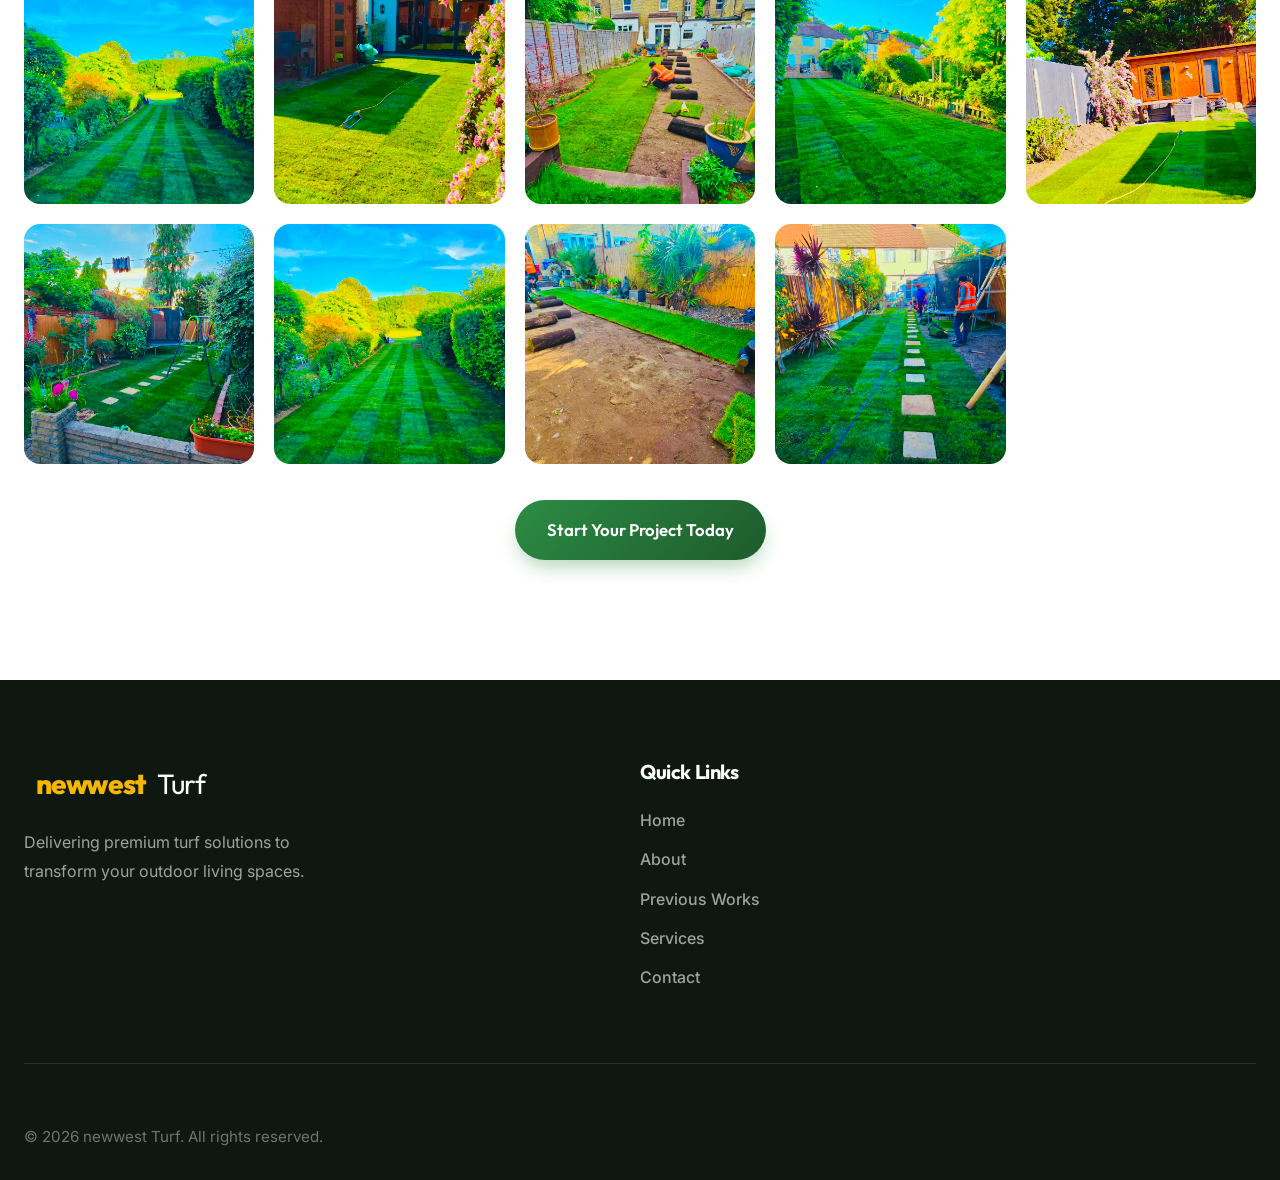
==== commit 57232c2d: "newwest" ====
--- a/portfolio.html
+++ b/portfolio.html
@@ -3,7 +3,7 @@
 <head>
   <meta charset="UTF-8">
   <meta name="viewport" content="width=device-width, initial-scale=1.0">
-  <title>Previous Works | New West Turf</title>
+  <title>Previous Works | newwest Turf</title>
   <meta name="description" content="View our previous turf and landscaping projects by New West Turf.">
   <link rel="icon" type="image/png" href="images/logo.jpg">
   <link rel="preconnect" href="https://fonts.googleapis.com">
@@ -16,7 +16,7 @@
   <header id="main-nav">
     <div class="nav-container">
       <a href="index.html" class="logo">
-        <span class="logo-new">New</span><span class="logo-west">West</span><span class="logo-turf">Turf</span>
+        <span class="logo-new"></span><span class="logo-west">newwest</span><span class="logo-turf">Turf</span>
       </a>
       <div class="nav-shell">
         <button class="mobile-toggle" aria-label="Toggle navigation" aria-expanded="false" type="button">
@@ -266,7 +266,7 @@
       <div class="footer-content">
         <div class="footer-brand">
           <a href="index.html" class="logo">
-            <span class="logo-new">New</span><span class="logo-west">West</span><span class="logo-turf">Turf</span>
+            <span class="logo-new"></span><span class="logo-west">newwest</span><span class="logo-turf">Turf</span>
           </a>
           <p>Delivering premium turf solutions to transform your outdoor living spaces.</p>
         </div>
@@ -280,7 +280,7 @@
         </div>
       </div>
       <div class="footer-bottom">
-        <p>&copy; 2026 New West Turf. All rights reserved.</p>
+        <p>&copy; 2026 newwest Turf. All rights reserved.</p>
       </div>
     </div>
   </footer>
